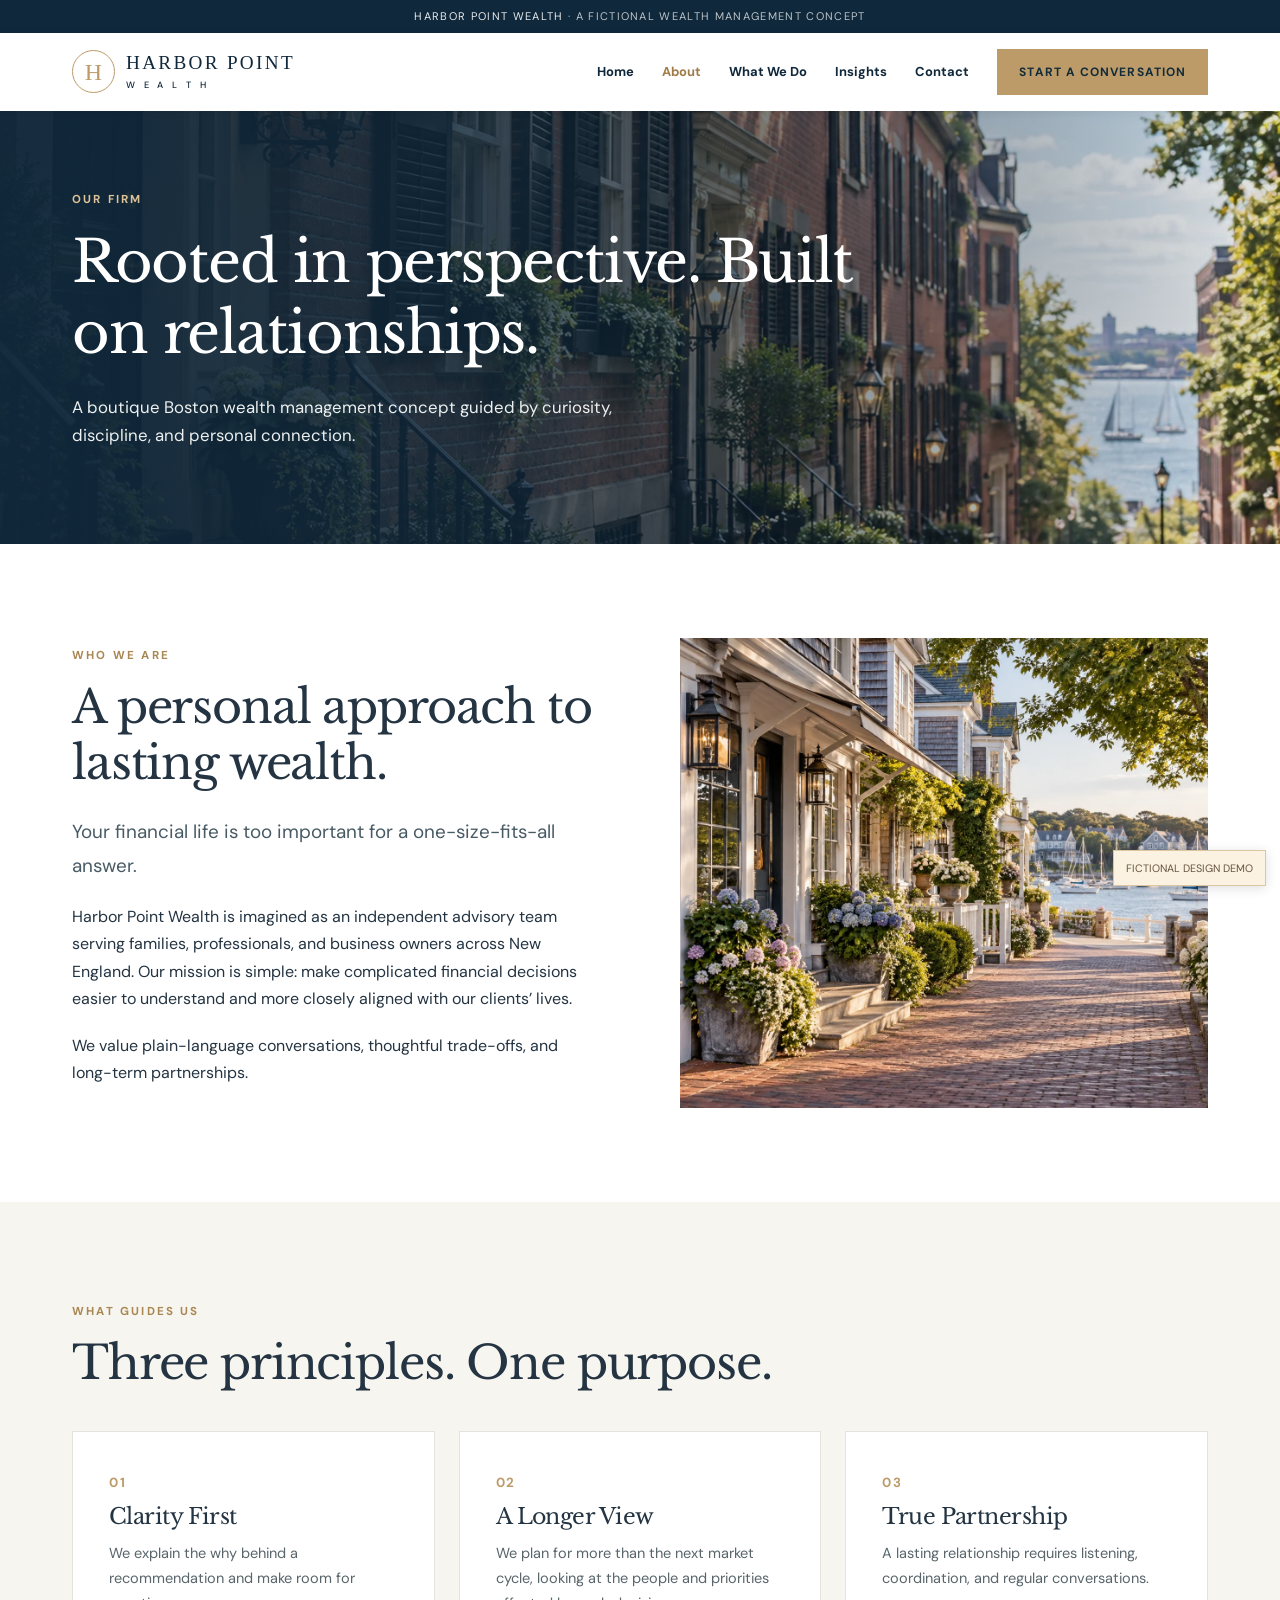
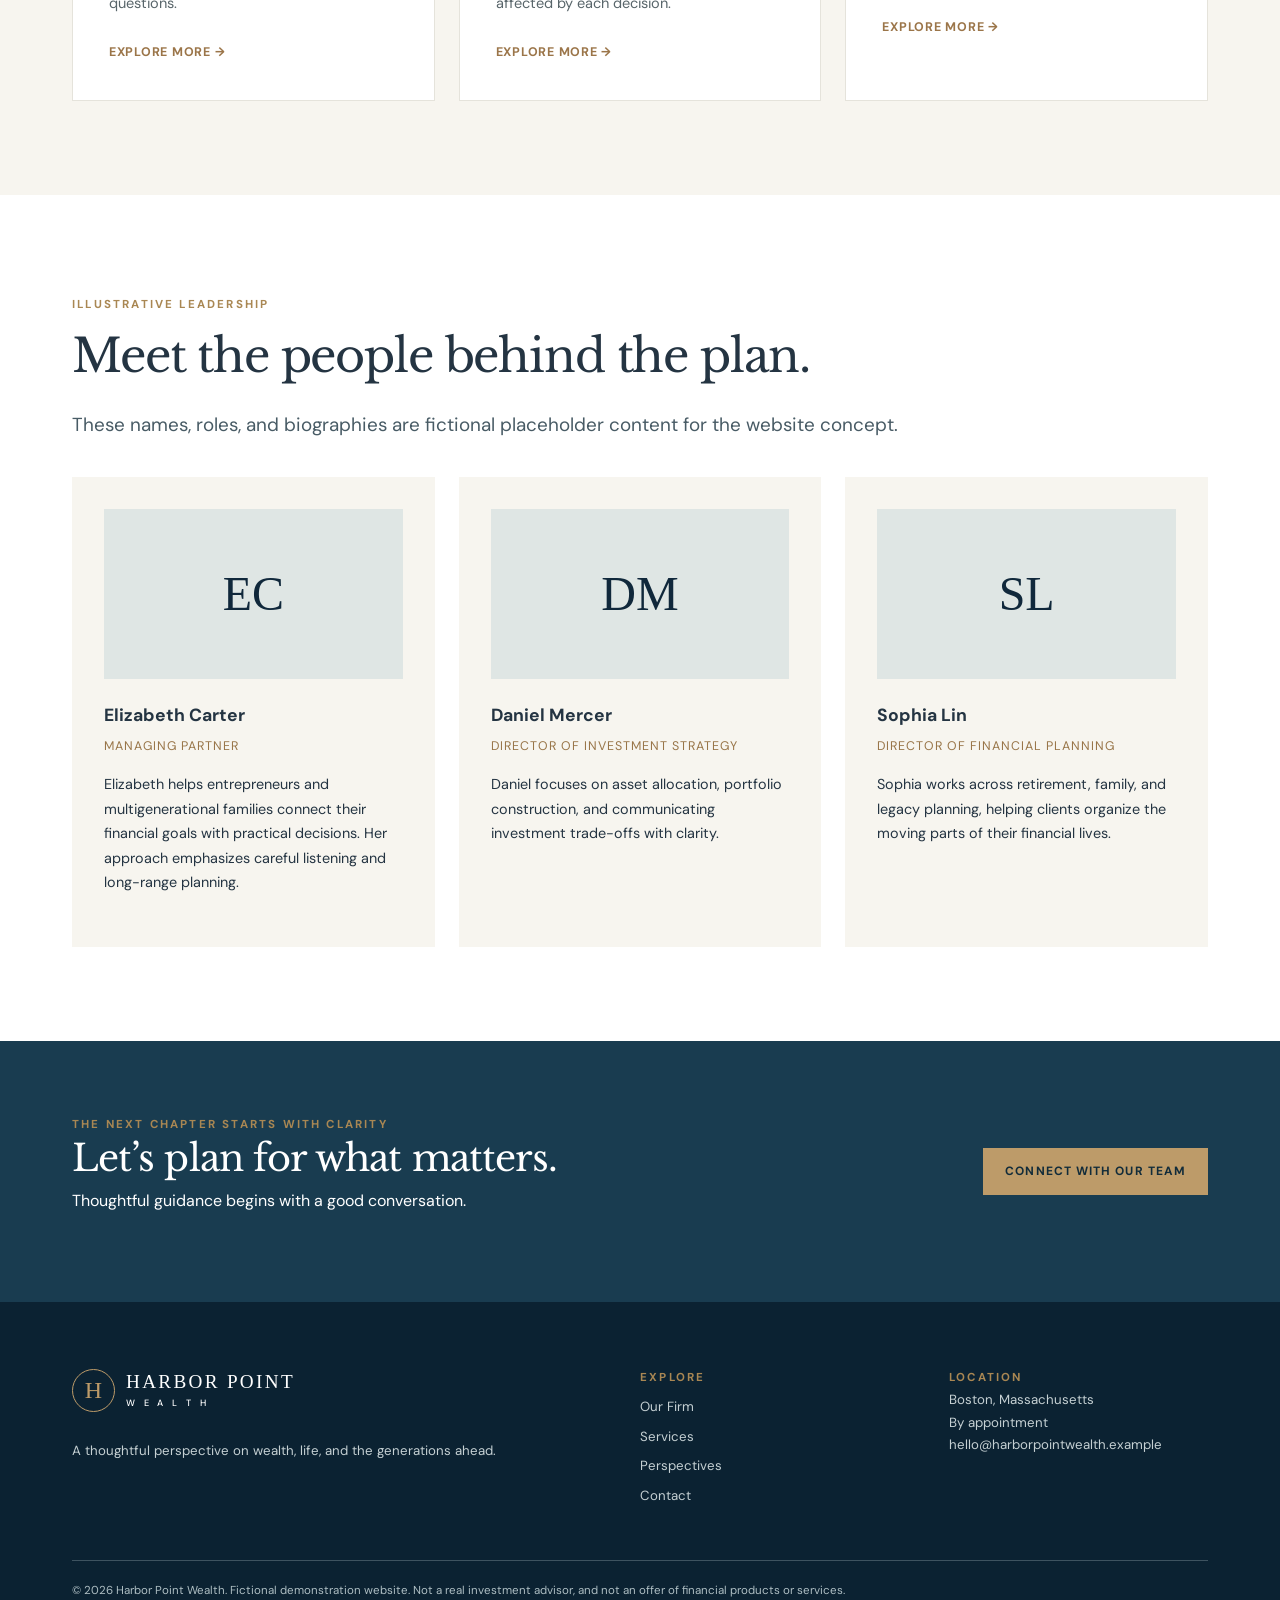
==== about.html @ 454a21c0 "Add files via upload" ====
<!doctype html><html lang="en"><head><meta charset="utf-8"><meta name="viewport" content="width=device-width,initial-scale=1"><meta name="description" content="Harbor Point Wealth is a fictional Boston wealth management firm created as a website concept."><title>About | Harbor Point Wealth</title><link rel="stylesheet" href="assets/style.css"></head><body><div class="topline">HARBOR POINT WEALTH <span>· A FICTIONAL WEALTH MANAGEMENT CONCEPT</span></div><header><div class="nav"><a class="brand" href="index.html" aria-label="Harbor Point Wealth home"><span class="mark">H</span><span class="brand-name">HARBOR POINT<small>W E A L T H</small></span></a><button class="menu-btn" aria-label="Toggle navigation" aria-expanded="false">☰</button><nav><a href="index.html" class="">Home</a><a href="about.html" class="active">About</a><a href="services.html" class="">What We Do</a><a href="insights.html" class="">Insights</a><a href="contact.html" class="">Contact</a><a class="nav-cta" href="contact.html">Start a Conversation</a></nav></div></header><section class="hero hero-short"><img class="hero-bg" src="assets/beacon-hill.webp" alt="New England scenery"><div class="container hero-inner"><span class="eyebrow">Our Firm</span><h1>Rooted in perspective. Built on relationships.</h1><p>A boutique Boston wealth management concept guided by curiosity, discipline, and personal connection.</p></div></section><section class="section "><div class="container"><div class="split"><div><span class="eyebrow">Who We Are</span><h2>A personal approach to lasting wealth.</h2><p class="lead">Your financial life is too important for a one-size-fits-all answer.</p><p>Harbor Point Wealth is imagined as an independent advisory team serving families, professionals, and business owners across New England. Our mission is simple: make complicated financial decisions easier to understand and more closely aligned with our clients’ lives.</p><p>We value plain-language conversations, thoughtful trade-offs, and long-term partnerships.</p></div><img src="assets/harbor-street.webp" alt="Historic coastal streetscape"></div></div></section><section class="section cream"><div class="container"><span class="eyebrow">What Guides Us</span><h2>Three principles. One purpose.</h2><div class="cards"><div class="card"><span class="number">01</span><h3>Clarity First</h3><p>We explain the why behind a recommendation and make room for questions.</p><a class="link" href="contact.html">Explore More →</a></div><div class="card"><span class="number">02</span><h3>A Longer View</h3><p>We plan for more than the next market cycle, looking at the people and priorities affected by each decision.</p><a class="link" href="contact.html">Explore More →</a></div><div class="card"><span class="number">03</span><h3>True Partnership</h3><p>A lasting relationship requires listening, coordination, and regular conversations.</p><a class="link" href="contact.html">Explore More →</a></div></div></div></section><section class="section "><div class="container"><span class="eyebrow">Illustrative Leadership</span><h2>Meet the people behind the plan.</h2><p class="lead">These names, roles, and biographies are fictional placeholder content for the website concept.</p><div class="team"><div class="person"><div class="avatar" aria-label="Portrait placeholder">EC</div><strong>Elizabeth Carter</strong><em>Managing Partner</em><p>Elizabeth helps entrepreneurs and multigenerational families connect their financial goals with practical decisions. Her approach emphasizes careful listening and long-range planning.</p></div><div class="person"><div class="avatar" aria-label="Portrait placeholder">DM</div><strong>Daniel Mercer</strong><em>Director of Investment Strategy</em><p>Daniel focuses on asset allocation, portfolio construction, and communicating investment trade-offs with clarity.</p></div><div class="person"><div class="avatar" aria-label="Portrait placeholder">SL</div><strong>Sophia Lin</strong><em>Director of Financial Planning</em><p>Sophia works across retirement, family, and legacy planning, helping clients organize the moving parts of their financial lives.</p></div></div></div></section><section class="cta-strip"><div class="container cta-flex"><div><span class="eyebrow">The next chapter starts with clarity</span><h2>Let’s plan for what matters.</h2><p>Thoughtful guidance begins with a good conversation.</p></div><a href="contact.html" class="button">Connect With Our Team</a></div></section><footer><div class="container"><div class="footgrid"><div><a href="index.html" class="brand"><span class="mark">H</span><span class="brand-name">HARBOR POINT<small>W E A L T H</small></span></a><p class="spaced">A thoughtful perspective on wealth, life, and the generations ahead.</p></div><div><span class="eyebrow">Explore</span><a href="about.html">Our Firm</a><a href="services.html">Services</a><a href="insights.html">Perspectives</a><a href="contact.html">Contact</a></div><div><span class="eyebrow">Location</span><p>Boston, Massachusetts<br>By appointment<br>hello@harborpointwealth.example</p></div></div><div class="copyright">© 2026 Harbor Point Wealth. Fictional demonstration website. Not a real investment advisor, and not an offer of financial products or services.</div></div></footer><div class="demo-label">FICTIONAL DESIGN DEMO</div><script src="assets/site.js"></script></body></html>
---- assets/style.css ----
@import url('https://fonts.googleapis.com/css2?family=DM+Sans:wght@400;500;600;700&family=Libre+Baskerville:wght@400;700&display=swap');
:root{--navy:#10283b;--navy2:#193c50;--cream:#f7f5ef;--white:#fff;--gold:#bd9b69;--ink:#243442;--muted:#67747a;--line:#deded7}*{box-sizing:border-box}html{scroll-behavior:smooth}body{margin:0;background:#fff;color:var(--ink);font:16px/1.7 'DM Sans',Arial,sans-serif}h1,h2,h3,.serif{font-family:'Libre Baskerville',Georgia,serif;font-weight:400;line-height:1.22;letter-spacing:-.025em}h1{font-size:clamp(2.6rem,5vw,5rem);max-width:850px;margin:16px 0 25px}h2{font-size:clamp(2rem,3.6vw,3.4rem);margin:12px 0 24px}h3{font-size:1.38rem;margin:8px 0 12px}p{margin:0 0 20px}a{color:inherit;text-decoration:none}a:hover{color:#a57b40}.container{max-width:1200px;margin:auto;padding:0 32px}.eyebrow{text-transform:uppercase;letter-spacing:.19em;font-size:.72rem;font-weight:700;color:#a98753}.topline{background:#10283b;color:#e7ebed;font-size:.69rem;letter-spacing:.12em;text-align:center;padding:7px}.topline span{opacity:.8}header{background:#fff;position:sticky;top:0;z-index:5;box-shadow:0 1px 8px #081a2410}.nav{max-width:1200px;padding:16px 32px;margin:auto;display:flex;justify-content:space-between;align-items:center;gap:25px}.brand{display:flex;align-items:center;gap:11px;color:var(--navy)}.mark{border:1.5px solid var(--gold);width:43px;height:43px;border-radius:50%;display:grid;place-items:center;color:var(--gold);font-family:Georgia;font-size:24px}.brand-name{font-family:Georgia;font-size:1.2rem;letter-spacing:.12em;line-height:1}.brand-name small{display:block;font:500 .57rem 'DM Sans',sans-serif;letter-spacing:.37em;margin-top:6px}nav{display:flex;align-items:center;gap:28px}nav a{font-size:.81rem;font-weight:700;color:var(--navy)}nav a.active{color:#a17b49}.nav-cta,.button{display:inline-block;background:var(--gold);color:#122c3a!important;padding:13px 22px;font-size:.75rem;font-weight:700;letter-spacing:.09em;text-transform:uppercase;border:0;cursor:pointer}.button:hover,.nav-cta:hover{background:#d6b88a}.button.outline{border:1px solid #fff;background:transparent;color:#fff!important}.menu-btn{display:none;background:none;border:0;font-size:1.6rem;color:var(--navy);cursor:pointer}.hero{background:var(--navy);color:white;position:relative;overflow:hidden;min-height:600px;display:flex;align-items:center}.hero:after{content:'';position:absolute;inset:0;background:linear-gradient(90deg,#10283bf5 3%,#10283bd4 37%,#10283b20 95%)}.hero-bg{position:absolute;inset:0;width:100%;height:100%;object-fit:cover}.hero-inner{position:relative;z-index:1;width:100%;padding-top:95px;padding-bottom:95px}.hero p{max-width:555px;color:#edf0f0;font-size:1.05rem}.hero .eyebrow{color:#dec399}.hero-short{min-height:410px}.hero-short .hero-inner{padding-top:73px;padding-bottom:74px}.hero-short h1{font-size:clamp(2.7rem,4.5vw,4.3rem)}.section{padding:94px 0}.section.cream{background:var(--cream)}.section.navy{background:var(--navy);color:#fff}.lead{font-size:1.18rem;color:#485b65;line-height:1.8}.navy .lead{color:#d2dde0}.split{display:grid;grid-template-columns:1fr 1fr;align-items:center;gap:80px}.split img{width:100%;height:470px;object-fit:cover}.cards{display:grid;grid-template-columns:repeat(3,1fr);gap:24px;margin-top:40px}.card{background:white;padding:36px;border:1px solid #e5e3db}.card .number{color:var(--gold);font-size:.83rem;letter-spacing:.13em;font-weight:700}.card p{font-size:.91rem;color:#58656a}.link{color:#9b7549;font-weight:700;font-size:.78rem;letter-spacing:.06em;text-transform:uppercase}.quote{font-family:Georgia;font-size:clamp(1.45rem,2.3vw,2.4rem);line-height:1.55;max-width:850px}.stats{display:grid;grid-template-columns:repeat(3,1fr);border-top:1px solid #e2dfd8;margin-top:40px}.stat{padding:30px 35px 0 0}.stat strong{display:block;font-family:Georgia;font-size:2.3rem;color:var(--navy)}.stat small{font-size:.8rem;color:var(--muted)}.feature{border-top:1px solid var(--line);padding:30px 0;display:grid;grid-template-columns:1fr 2fr;gap:35px}.feature h3{margin:0}.feature p{margin:0}.cta-strip{padding:68px 0;background:var(--navy2);color:#fff}.cta-flex{display:flex;align-items:center;justify-content:space-between;gap:35px}.cta-flex h2{margin:0 0 6px;font-size:2.3rem}.team{display:grid;grid-template-columns:repeat(3,1fr);gap:24px;margin-top:35px}.person{background:var(--cream);padding:32px}.avatar{width:100%;height:170px;background:#dfe6e4;display:grid;place-items:center;color:var(--navy);font-family:Georgia;font-size:3rem;margin-bottom:22px}.person strong{display:block;font-size:1.1rem}.person em{display:block;font-size:.78rem;color:#987548;font-style:normal;text-transform:uppercase;letter-spacing:.08em;margin:5px 0 15px}.person p{font-size:.9rem}.process{counter-reset:steps;display:grid;grid-template-columns:repeat(3,1fr);gap:34px;margin-top:37px}.process>div{padding-top:18px;border-top:2px solid var(--gold)}.process b{color:var(--gold);font-size:.8rem}.process p{font-size:.93rem}.article-grid{display:grid;grid-template-columns:repeat(2,1fr);gap:26px;margin-top:35px}.article{border:1px solid var(--line);padding:32px}.article time{font-size:.74rem;color:#9a774e;text-transform:uppercase;letter-spacing:.1em}.article h3{margin-top:15px}.article p{color:#5e6a6f;font-size:.92rem}.contact-grid{display:grid;grid-template-columns:1.1fr .9fr;gap:90px}.contact-info{background:var(--cream);padding:38px}.contact-info p{margin:4px 0 22px}.form-field{display:block;font-size:.78rem;font-weight:700;letter-spacing:.06em;text-transform:uppercase;margin-bottom:19px}.form-field input,.form-field textarea,.form-field select{display:block;width:100%;font:inherit;font-weight:400;letter-spacing:normal;padding:13px;border:1px solid #cbd1d1;margin-top:6px;background:#fff;color:var(--ink)}.form-field textarea{height:130px;resize:vertical}.notice{font-size:.78rem;color:#627076}.disclaimer{background:#f2f1ed;color:#627078;padding:24px 0;font-size:.71rem;line-height:1.7}footer{background:#0b2232;color:#e6ebed;padding:60px 0 30px}footer .brand{color:#fff}footer .footgrid{display:grid;grid-template-columns:2fr 1fr 1fr;gap:50px}footer p,footer a{font-size:.83rem;color:#c5d0d3}footer a{display:block;margin:7px 0}footer .copyright{border-top:1px solid #3e5360;margin-top:45px;padding-top:20px;font-size:.72rem;color:#aebec3}.demo-label{position:fixed;bottom:14px;right:14px;background:#fbf2e1;color:#66543f;border:1px solid #dcc6a1;padding:8px 12px;font-size:.67rem;z-index:8;box-shadow:0 2px 12px #0002}.center{text-align:center}.center h2,.center p{margin-left:auto;margin-right:auto}.center .lead{max-width:700px}.checklist{padding-left:18px}.checklist li{margin:12px 0}.spaced{margin-top:28px} @media(max-width:900px){.split,.contact-grid{grid-template-columns:1fr;gap:35px}.cards,.team{grid-template-columns:repeat(2,1fr)}.hero{min-height:520px}.split img{height:360px}.cta-flex{align-items:flex-start;flex-direction:column}nav{display:none;position:absolute;top:100%;left:0;right:0;padding:22px 32px;background:#fff;flex-direction:column;align-items:flex-start;box-shadow:0 6px 8px #0002}nav.open{display:flex}.menu-btn{display:block}}@media(max-width:620px){.container{padding:0 22px}.nav{padding:13px 22px}.brand-name{font-size:.98rem}.mark{width:36px;height:36px}.hero{min-height:490px}.hero-inner{padding-top:65px;padding-bottom:65px}.hero:after{background:linear-gradient(90deg,#10283bf7,#10283bb2)}.section{padding:60px 0}.cards,.team,.process,.article-grid,.stats,.footgrid,footer .footgrid{grid-template-columns:1fr}.feature{grid-template-columns:1fr;gap:8px}.card{padding:27px}.split img{height:270px}.contact-info{padding:25px}.hero-short{min-height:360px}.cta-flex h2{font-size:1.8rem}}
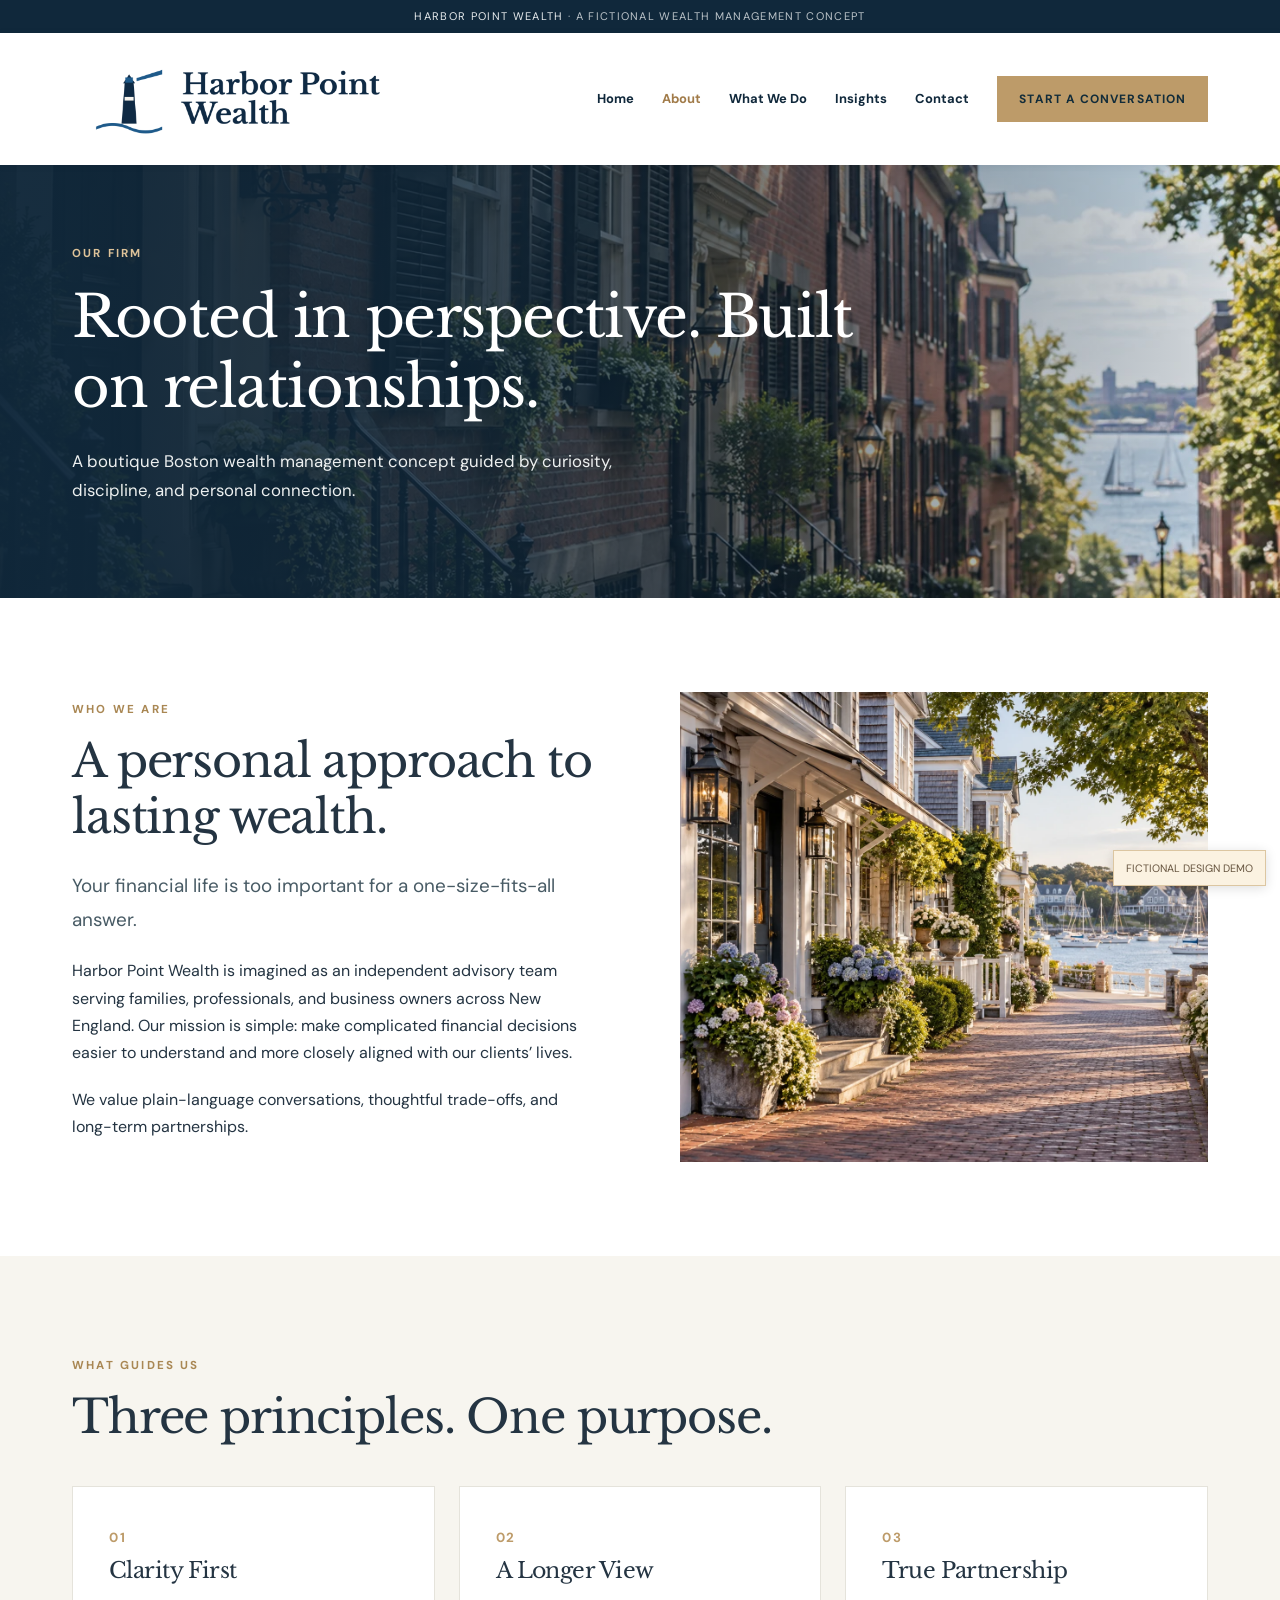
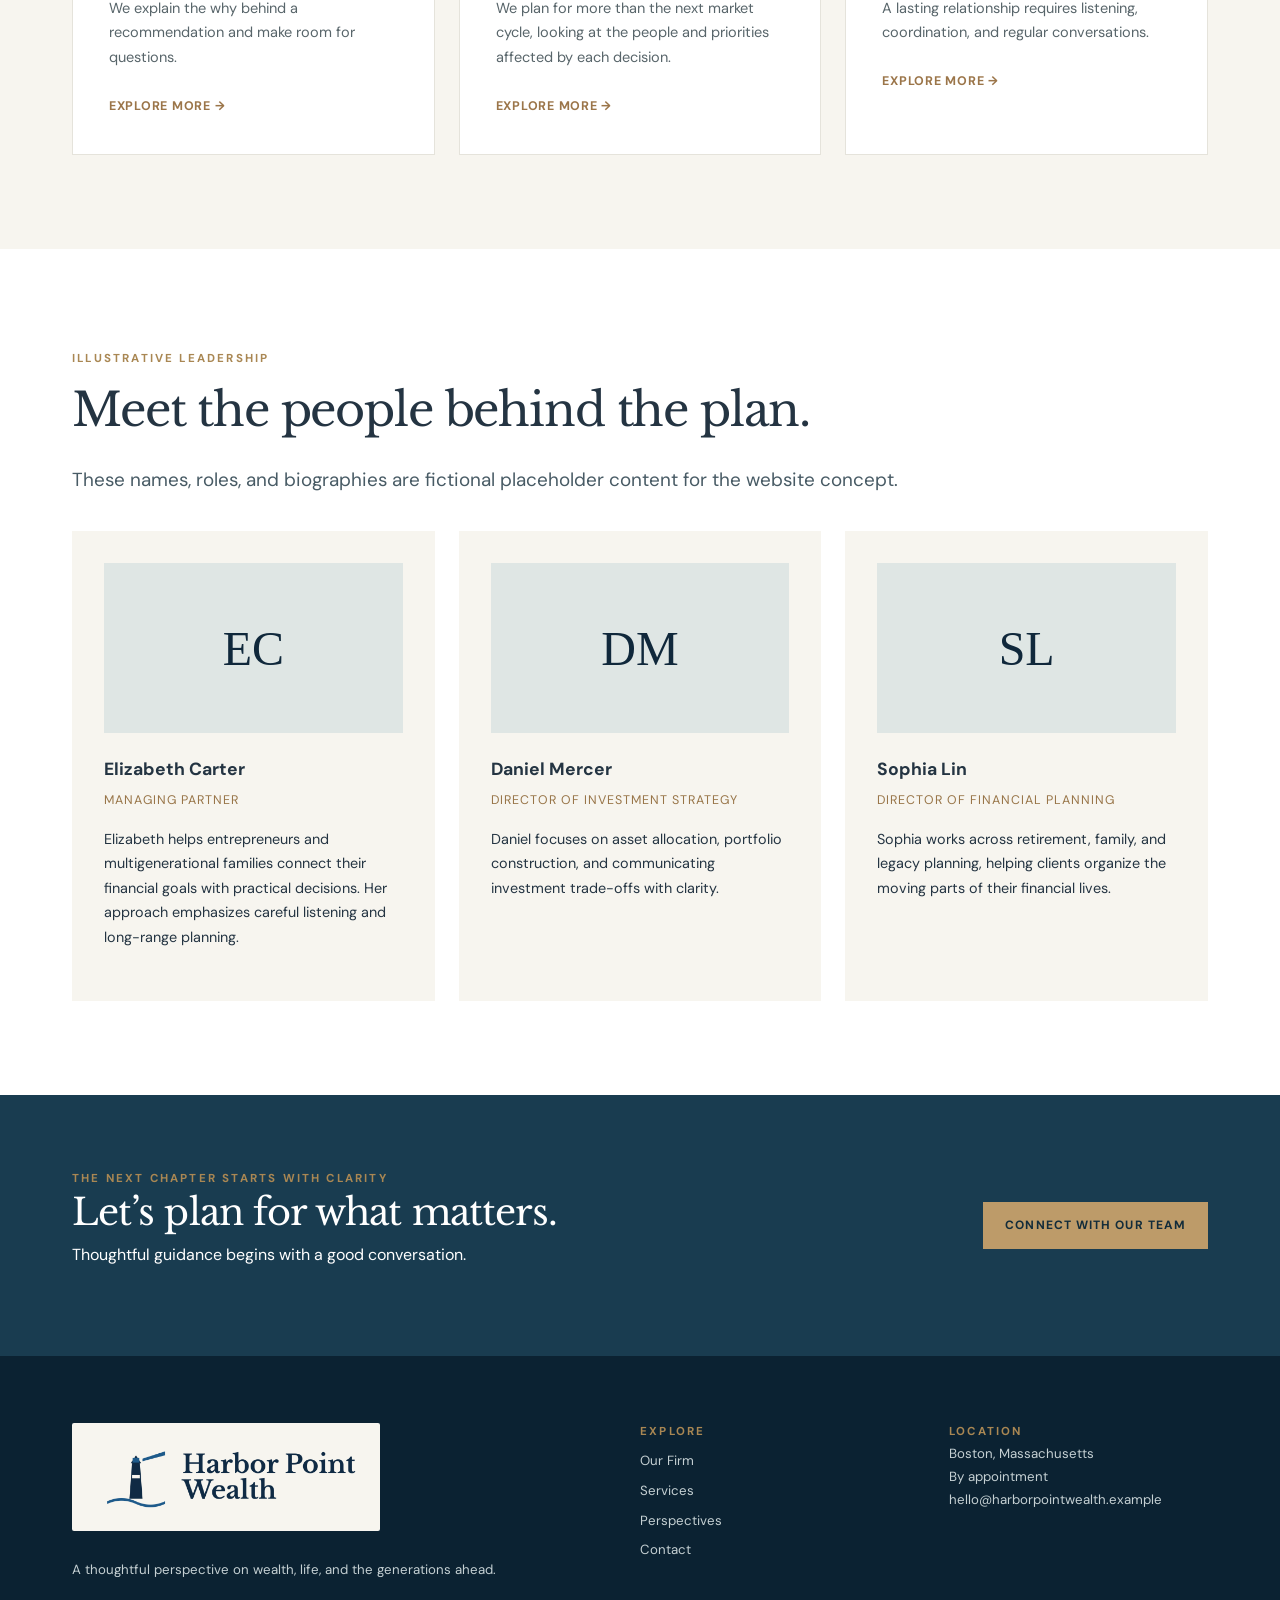
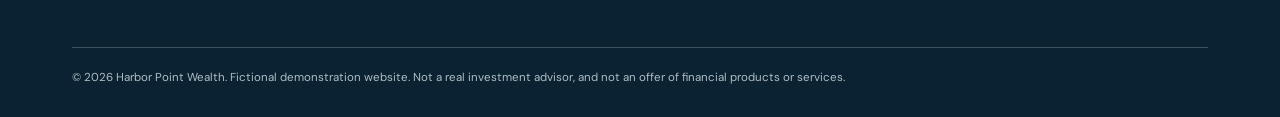
==== commit 9b8b5286: "Add files via upload" ====
--- a/about.html
+++ b/about.html
@@ -1 +1 @@
-<!doctype html><html lang="en"><head><meta charset="utf-8"><meta name="viewport" content="width=device-width,initial-scale=1"><meta name="description" content="Harbor Point Wealth is a fictional Boston wealth management firm created as a website concept."><title>About | Harbor Point Wealth</title><link rel="stylesheet" href="assets/style.css"></head><body><div class="topline">HARBOR POINT WEALTH <span>· A FICTIONAL WEALTH MANAGEMENT CONCEPT</span></div><header><div class="nav"><a class="brand" href="index.html" aria-label="Harbor Point Wealth home"><span class="mark">H</span><span class="brand-name">HARBOR POINT<small>W E A L T H</small></span></a><button class="menu-btn" aria-label="Toggle navigation" aria-expanded="false">☰</button><nav><a href="index.html" class="">Home</a><a href="about.html" class="active">About</a><a href="services.html" class="">What We Do</a><a href="insights.html" class="">Insights</a><a href="contact.html" class="">Contact</a><a class="nav-cta" href="contact.html">Start a Conversation</a></nav></div></header><section class="hero hero-short"><img class="hero-bg" src="assets/beacon-hill.webp" alt="New England scenery"><div class="container hero-inner"><span class="eyebrow">Our Firm</span><h1>Rooted in perspective. Built on relationships.</h1><p>A boutique Boston wealth management concept guided by curiosity, discipline, and personal connection.</p></div></section><section class="section "><div class="container"><div class="split"><div><span class="eyebrow">Who We Are</span><h2>A personal approach to lasting wealth.</h2><p class="lead">Your financial life is too important for a one-size-fits-all answer.</p><p>Harbor Point Wealth is imagined as an independent advisory team serving families, professionals, and business owners across New England. Our mission is simple: make complicated financial decisions easier to understand and more closely aligned with our clients’ lives.</p><p>We value plain-language conversations, thoughtful trade-offs, and long-term partnerships.</p></div><img src="assets/harbor-street.webp" alt="Historic coastal streetscape"></div></div></section><section class="section cream"><div class="container"><span class="eyebrow">What Guides Us</span><h2>Three principles. One purpose.</h2><div class="cards"><div class="card"><span class="number">01</span><h3>Clarity First</h3><p>We explain the why behind a recommendation and make room for questions.</p><a class="link" href="contact.html">Explore More →</a></div><div class="card"><span class="number">02</span><h3>A Longer View</h3><p>We plan for more than the next market cycle, looking at the people and priorities affected by each decision.</p><a class="link" href="contact.html">Explore More →</a></div><div class="card"><span class="number">03</span><h3>True Partnership</h3><p>A lasting relationship requires listening, coordination, and regular conversations.</p><a class="link" href="contact.html">Explore More →</a></div></div></div></section><section class="section "><div class="container"><span class="eyebrow">Illustrative Leadership</span><h2>Meet the people behind the plan.</h2><p class="lead">These names, roles, and biographies are fictional placeholder content for the website concept.</p><div class="team"><div class="person"><div class="avatar" aria-label="Portrait placeholder">EC</div><strong>Elizabeth Carter</strong><em>Managing Partner</em><p>Elizabeth helps entrepreneurs and multigenerational families connect their financial goals with practical decisions. Her approach emphasizes careful listening and long-range planning.</p></div><div class="person"><div class="avatar" aria-label="Portrait placeholder">DM</div><strong>Daniel Mercer</strong><em>Director of Investment Strategy</em><p>Daniel focuses on asset allocation, portfolio construction, and communicating investment trade-offs with clarity.</p></div><div class="person"><div class="avatar" aria-label="Portrait placeholder">SL</div><strong>Sophia Lin</strong><em>Director of Financial Planning</em><p>Sophia works across retirement, family, and legacy planning, helping clients organize the moving parts of their financial lives.</p></div></div></div></section><section class="cta-strip"><div class="container cta-flex"><div><span class="eyebrow">The next chapter starts with clarity</span><h2>Let’s plan for what matters.</h2><p>Thoughtful guidance begins with a good conversation.</p></div><a href="contact.html" class="button">Connect With Our Team</a></div></section><footer><div class="container"><div class="footgrid"><div><a href="index.html" class="brand"><span class="mark">H</span><span class="brand-name">HARBOR POINT<small>W E A L T H</small></span></a><p class="spaced">A thoughtful perspective on wealth, life, and the generations ahead.</p></div><div><span class="eyebrow">Explore</span><a href="about.html">Our Firm</a><a href="services.html">Services</a><a href="insights.html">Perspectives</a><a href="contact.html">Contact</a></div><div><span class="eyebrow">Location</span><p>Boston, Massachusetts<br>By appointment<br>hello@harborpointwealth.example</p></div></div><div class="copyright">© 2026 Harbor Point Wealth. Fictional demonstration website. Not a real investment advisor, and not an offer of financial products or services.</div></div></footer><div class="demo-label">FICTIONAL DESIGN DEMO</div><script src="assets/site.js"></script></body></html>+<!doctype html><html lang="en"><head><meta charset="utf-8"><meta name="viewport" content="width=device-width,initial-scale=1"><meta name="description" content="Harbor Point Wealth is a fictional Boston wealth management firm created as a website concept."><title>About | Harbor Point Wealth</title><link rel="stylesheet" href="assets/style.css"></head><body><div class="topline">HARBOR POINT WEALTH <span>· A FICTIONAL WEALTH MANAGEMENT CONCEPT</span></div><header><div class="nav"><a class="brand brand-image" href="index.html" aria-label="Harbor Point Wealth home"><img class="brand-logo" src="assets/harbor-point-wealth-logo.png" alt="Harbor Point Wealth"></a><button class="menu-btn" aria-label="Toggle navigation" aria-expanded="false">☰</button><nav><a href="index.html" class="">Home</a><a href="about.html" class="active">About</a><a href="services.html" class="">What We Do</a><a href="insights.html" class="">Insights</a><a href="contact.html" class="">Contact</a><a class="nav-cta" href="contact.html">Start a Conversation</a></nav></div></header><section class="hero hero-short"><img class="hero-bg" src="assets/beacon-hill.webp" alt="New England scenery"><div class="container hero-inner"><span class="eyebrow">Our Firm</span><h1>Rooted in perspective. Built on relationships.</h1><p>A boutique Boston wealth management concept guided by curiosity, discipline, and personal connection.</p></div></section><section class="section "><div class="container"><div class="split"><div><span class="eyebrow">Who We Are</span><h2>A personal approach to lasting wealth.</h2><p class="lead">Your financial life is too important for a one-size-fits-all answer.</p><p>Harbor Point Wealth is imagined as an independent advisory team serving families, professionals, and business owners across New England. Our mission is simple: make complicated financial decisions easier to understand and more closely aligned with our clients’ lives.</p><p>We value plain-language conversations, thoughtful trade-offs, and long-term partnerships.</p></div><img src="assets/harbor-street.webp" alt="Historic coastal streetscape"></div></div></section><section class="section cream"><div class="container"><span class="eyebrow">What Guides Us</span><h2>Three principles. One purpose.</h2><div class="cards"><div class="card"><span class="number">01</span><h3>Clarity First</h3><p>We explain the why behind a recommendation and make room for questions.</p><a class="link" href="contact.html">Explore More →</a></div><div class="card"><span class="number">02</span><h3>A Longer View</h3><p>We plan for more than the next market cycle, looking at the people and priorities affected by each decision.</p><a class="link" href="contact.html">Explore More →</a></div><div class="card"><span class="number">03</span><h3>True Partnership</h3><p>A lasting relationship requires listening, coordination, and regular conversations.</p><a class="link" href="contact.html">Explore More →</a></div></div></div></section><section class="section "><div class="container"><span class="eyebrow">Illustrative Leadership</span><h2>Meet the people behind the plan.</h2><p class="lead">These names, roles, and biographies are fictional placeholder content for the website concept.</p><div class="team"><div class="person"><div class="avatar" aria-label="Portrait placeholder">EC</div><strong>Elizabeth Carter</strong><em>Managing Partner</em><p>Elizabeth helps entrepreneurs and multigenerational families connect their financial goals with practical decisions. Her approach emphasizes careful listening and long-range planning.</p></div><div class="person"><div class="avatar" aria-label="Portrait placeholder">DM</div><strong>Daniel Mercer</strong><em>Director of Investment Strategy</em><p>Daniel focuses on asset allocation, portfolio construction, and communicating investment trade-offs with clarity.</p></div><div class="person"><div class="avatar" aria-label="Portrait placeholder">SL</div><strong>Sophia Lin</strong><em>Director of Financial Planning</em><p>Sophia works across retirement, family, and legacy planning, helping clients organize the moving parts of their financial lives.</p></div></div></div></section><section class="cta-strip"><div class="container cta-flex"><div><span class="eyebrow">The next chapter starts with clarity</span><h2>Let’s plan for what matters.</h2><p>Thoughtful guidance begins with a good conversation.</p></div><a href="contact.html" class="button">Connect With Our Team</a></div></section><footer><div class="container"><div class="footgrid"><div><a href="index.html" class="brand brand-image footer-brand" aria-label="Harbor Point Wealth home"><span class="footer-logo-wrap"><img class="brand-logo" src="assets/harbor-point-wealth-logo.png" alt="Harbor Point Wealth"></span></a><p class="spaced">A thoughtful perspective on wealth, life, and the generations ahead.</p></div><div><span class="eyebrow">Explore</span><a href="about.html">Our Firm</a><a href="services.html">Services</a><a href="insights.html">Perspectives</a><a href="contact.html">Contact</a></div><div><span class="eyebrow">Location</span><p>Boston, Massachusetts<br>By appointment<br>hello@harborpointwealth.example</p></div></div><div class="copyright">© 2026 Harbor Point Wealth. Fictional demonstration website. Not a real investment advisor, and not an offer of financial products or services.</div></div></footer><div class="demo-label">FICTIONAL DESIGN DEMO</div><script src="assets/site.js"></script></body></html>
--- a/assets/style.css
+++ b/assets/style.css
@@ -1,2 +1,2 @@
 @import url('https://fonts.googleapis.com/css2?family=DM+Sans:wght@400;500;600;700&family=Libre+Baskerville:wght@400;700&display=swap');
-:root{--navy:#10283b;--navy2:#193c50;--cream:#f7f5ef;--white:#fff;--gold:#bd9b69;--ink:#243442;--muted:#67747a;--line:#deded7}*{box-sizing:border-box}html{scroll-behavior:smooth}body{margin:0;background:#fff;color:var(--ink);font:16px/1.7 'DM Sans',Arial,sans-serif}h1,h2,h3,.serif{font-family:'Libre Baskerville',Georgia,serif;font-weight:400;line-height:1.22;letter-spacing:-.025em}h1{font-size:clamp(2.6rem,5vw,5rem);max-width:850px;margin:16px 0 25px}h2{font-size:clamp(2rem,3.6vw,3.4rem);margin:12px 0 24px}h3{font-size:1.38rem;margin:8px 0 12px}p{margin:0 0 20px}a{color:inherit;text-decoration:none}a:hover{color:#a57b40}.container{max-width:1200px;margin:auto;padding:0 32px}.eyebrow{text-transform:uppercase;letter-spacing:.19em;font-size:.72rem;font-weight:700;color:#a98753}.topline{background:#10283b;color:#e7ebed;font-size:.69rem;letter-spacing:.12em;text-align:center;padding:7px}.topline span{opacity:.8}header{background:#fff;position:sticky;top:0;z-index:5;box-shadow:0 1px 8px #081a2410}.nav{max-width:1200px;padding:16px 32px;margin:auto;display:flex;justify-content:space-between;align-items:center;gap:25px}.brand{display:flex;align-items:center;gap:11px;color:var(--navy)}.mark{border:1.5px solid var(--gold);width:43px;height:43px;border-radius:50%;display:grid;place-items:center;color:var(--gold);font-family:Georgia;font-size:24px}.brand-name{font-family:Georgia;font-size:1.2rem;letter-spacing:.12em;line-height:1}.brand-name small{display:block;font:500 .57rem 'DM Sans',sans-serif;letter-spacing:.37em;margin-top:6px}nav{display:flex;align-items:center;gap:28px}nav a{font-size:.81rem;font-weight:700;color:var(--navy)}nav a.active{color:#a17b49}.nav-cta,.button{display:inline-block;background:var(--gold);color:#122c3a!important;padding:13px 22px;font-size:.75rem;font-weight:700;letter-spacing:.09em;text-transform:uppercase;border:0;cursor:pointer}.button:hover,.nav-cta:hover{background:#d6b88a}.button.outline{border:1px solid #fff;background:transparent;color:#fff!important}.menu-btn{display:none;background:none;border:0;font-size:1.6rem;color:var(--navy);cursor:pointer}.hero{background:var(--navy);color:white;position:relative;overflow:hidden;min-height:600px;display:flex;align-items:center}.hero:after{content:'';position:absolute;inset:0;background:linear-gradient(90deg,#10283bf5 3%,#10283bd4 37%,#10283b20 95%)}.hero-bg{position:absolute;inset:0;width:100%;height:100%;object-fit:cover}.hero-inner{position:relative;z-index:1;width:100%;padding-top:95px;padding-bottom:95px}.hero p{max-width:555px;color:#edf0f0;font-size:1.05rem}.hero .eyebrow{color:#dec399}.hero-short{min-height:410px}.hero-short .hero-inner{padding-top:73px;padding-bottom:74px}.hero-short h1{font-size:clamp(2.7rem,4.5vw,4.3rem)}.section{padding:94px 0}.section.cream{background:var(--cream)}.section.navy{background:var(--navy);color:#fff}.lead{font-size:1.18rem;color:#485b65;line-height:1.8}.navy .lead{color:#d2dde0}.split{display:grid;grid-template-columns:1fr 1fr;align-items:center;gap:80px}.split img{width:100%;height:470px;object-fit:cover}.cards{display:grid;grid-template-columns:repeat(3,1fr);gap:24px;margin-top:40px}.card{background:white;padding:36px;border:1px solid #e5e3db}.card .number{color:var(--gold);font-size:.83rem;letter-spacing:.13em;font-weight:700}.card p{font-size:.91rem;color:#58656a}.link{color:#9b7549;font-weight:700;font-size:.78rem;letter-spacing:.06em;text-transform:uppercase}.quote{font-family:Georgia;font-size:clamp(1.45rem,2.3vw,2.4rem);line-height:1.55;max-width:850px}.stats{display:grid;grid-template-columns:repeat(3,1fr);border-top:1px solid #e2dfd8;margin-top:40px}.stat{padding:30px 35px 0 0}.stat strong{display:block;font-family:Georgia;font-size:2.3rem;color:var(--navy)}.stat small{font-size:.8rem;color:var(--muted)}.feature{border-top:1px solid var(--line);padding:30px 0;display:grid;grid-template-columns:1fr 2fr;gap:35px}.feature h3{margin:0}.feature p{margin:0}.cta-strip{padding:68px 0;background:var(--navy2);color:#fff}.cta-flex{display:flex;align-items:center;justify-content:space-between;gap:35px}.cta-flex h2{margin:0 0 6px;font-size:2.3rem}.team{display:grid;grid-template-columns:repeat(3,1fr);gap:24px;margin-top:35px}.person{background:var(--cream);padding:32px}.avatar{width:100%;height:170px;background:#dfe6e4;display:grid;place-items:center;color:var(--navy);font-family:Georgia;font-size:3rem;margin-bottom:22px}.person strong{display:block;font-size:1.1rem}.person em{display:block;font-size:.78rem;color:#987548;font-style:normal;text-transform:uppercase;letter-spacing:.08em;margin:5px 0 15px}.person p{font-size:.9rem}.process{counter-reset:steps;display:grid;grid-template-columns:repeat(3,1fr);gap:34px;margin-top:37px}.process>div{padding-top:18px;border-top:2px solid var(--gold)}.process b{color:var(--gold);font-size:.8rem}.process p{font-size:.93rem}.article-grid{display:grid;grid-template-columns:repeat(2,1fr);gap:26px;margin-top:35px}.article{border:1px solid var(--line);padding:32px}.article time{font-size:.74rem;color:#9a774e;text-transform:uppercase;letter-spacing:.1em}.article h3{margin-top:15px}.article p{color:#5e6a6f;font-size:.92rem}.contact-grid{display:grid;grid-template-columns:1.1fr .9fr;gap:90px}.contact-info{background:var(--cream);padding:38px}.contact-info p{margin:4px 0 22px}.form-field{display:block;font-size:.78rem;font-weight:700;letter-spacing:.06em;text-transform:uppercase;margin-bottom:19px}.form-field input,.form-field textarea,.form-field select{display:block;width:100%;font:inherit;font-weight:400;letter-spacing:normal;padding:13px;border:1px solid #cbd1d1;margin-top:6px;background:#fff;color:var(--ink)}.form-field textarea{height:130px;resize:vertical}.notice{font-size:.78rem;color:#627076}.disclaimer{background:#f2f1ed;color:#627078;padding:24px 0;font-size:.71rem;line-height:1.7}footer{background:#0b2232;color:#e6ebed;padding:60px 0 30px}footer .brand{color:#fff}footer .footgrid{display:grid;grid-template-columns:2fr 1fr 1fr;gap:50px}footer p,footer a{font-size:.83rem;color:#c5d0d3}footer a{display:block;margin:7px 0}footer .copyright{border-top:1px solid #3e5360;margin-top:45px;padding-top:20px;font-size:.72rem;color:#aebec3}.demo-label{position:fixed;bottom:14px;right:14px;background:#fbf2e1;color:#66543f;border:1px solid #dcc6a1;padding:8px 12px;font-size:.67rem;z-index:8;box-shadow:0 2px 12px #0002}.center{text-align:center}.center h2,.center p{margin-left:auto;margin-right:auto}.center .lead{max-width:700px}.checklist{padding-left:18px}.checklist li{margin:12px 0}.spaced{margin-top:28px} @media(max-width:900px){.split,.contact-grid{grid-template-columns:1fr;gap:35px}.cards,.team{grid-template-columns:repeat(2,1fr)}.hero{min-height:520px}.split img{height:360px}.cta-flex{align-items:flex-start;flex-direction:column}nav{display:none;position:absolute;top:100%;left:0;right:0;padding:22px 32px;background:#fff;flex-direction:column;align-items:flex-start;box-shadow:0 6px 8px #0002}nav.open{display:flex}.menu-btn{display:block}}@media(max-width:620px){.container{padding:0 22px}.nav{padding:13px 22px}.brand-name{font-size:.98rem}.mark{width:36px;height:36px}.hero{min-height:490px}.hero-inner{padding-top:65px;padding-bottom:65px}.hero:after{background:linear-gradient(90deg,#10283bf7,#10283bb2)}.section{padding:60px 0}.cards,.team,.process,.article-grid,.stats,.footgrid,footer .footgrid{grid-template-columns:1fr}.feature{grid-template-columns:1fr;gap:8px}.card{padding:27px}.split img{height:270px}.contact-info{padding:25px}.hero-short{min-height:360px}.cta-flex h2{font-size:1.8rem}}
+:root{--navy:#10283b;--navy2:#193c50;--cream:#f7f5ef;--white:#fff;--gold:#bd9b69;--ink:#243442;--muted:#67747a;--line:#deded7}*{box-sizing:border-box}html{scroll-behavior:smooth}body{margin:0;background:#fff;color:var(--ink);font:16px/1.7 'DM Sans',Arial,sans-serif}h1,h2,h3,.serif{font-family:'Libre Baskerville',Georgia,serif;font-weight:400;line-height:1.22;letter-spacing:-.025em}h1{font-size:clamp(2.6rem,5vw,5rem);max-width:850px;margin:16px 0 25px}h2{font-size:clamp(2rem,3.6vw,3.4rem);margin:12px 0 24px}h3{font-size:1.38rem;margin:8px 0 12px}p{margin:0 0 20px}a{color:inherit;text-decoration:none}a:hover{color:#a57b40}.container{max-width:1200px;margin:auto;padding:0 32px}.eyebrow{text-transform:uppercase;letter-spacing:.19em;font-size:.72rem;font-weight:700;color:#a98753}.topline{background:#10283b;color:#e7ebed;font-size:.69rem;letter-spacing:.12em;text-align:center;padding:7px}.topline span{opacity:.8}header{background:#fff;position:sticky;top:0;z-index:5;box-shadow:0 1px 8px #081a2410}.nav{max-width:1200px;padding:16px 32px;margin:auto;display:flex;justify-content:space-between;align-items:center;gap:25px}.brand{display:flex;align-items:center;gap:11px;color:var(--navy)}.brand-image{line-height:0;flex-shrink:0}.brand-logo{display:block;width:min(320px,26vw);max-width:100%;height:auto}.footer-logo-wrap{display:inline-block;background:#f7f5ef;padding:10px 14px;border-radius:2px}.footer-brand .brand-logo{width:min(280px,22vw)}nav{display:flex;align-items:center;gap:28px}nav a{font-size:.81rem;font-weight:700;color:var(--navy)}nav a.active{color:#a17b49}.nav-cta,.button{display:inline-block;background:var(--gold);color:#122c3a!important;padding:13px 22px;font-size:.75rem;font-weight:700;letter-spacing:.09em;text-transform:uppercase;border:0;cursor:pointer}.button:hover,.nav-cta:hover{background:#d6b88a}.button.outline{border:1px solid #fff;background:transparent;color:#fff!important}.menu-btn{display:none;background:none;border:0;font-size:1.6rem;color:var(--navy);cursor:pointer}.hero{background:var(--navy);color:white;position:relative;overflow:hidden;min-height:600px;display:flex;align-items:center}.hero:after{content:'';position:absolute;inset:0;background:linear-gradient(90deg,#10283bf5 3%,#10283bd4 37%,#10283b20 95%)}.hero-bg{position:absolute;inset:0;width:100%;height:100%;object-fit:cover}.hero-inner{position:relative;z-index:1;width:100%;padding-top:95px;padding-bottom:95px}.hero p{max-width:555px;color:#edf0f0;font-size:1.05rem}.hero .eyebrow{color:#dec399}.hero-short{min-height:410px}.hero-short .hero-inner{padding-top:73px;padding-bottom:74px}.hero-short h1{font-size:clamp(2.7rem,4.5vw,4.3rem)}.section{padding:94px 0}.section.cream{background:var(--cream)}.section.navy{background:var(--navy);color:#fff}.lead{font-size:1.18rem;color:#485b65;line-height:1.8}.navy .lead{color:#d2dde0}.split{display:grid;grid-template-columns:1fr 1fr;align-items:center;gap:80px}.split img{width:100%;height:470px;object-fit:cover}.cards{display:grid;grid-template-columns:repeat(3,1fr);gap:24px;margin-top:40px}.card{background:white;padding:36px;border:1px solid #e5e3db}.card .number{color:var(--gold);font-size:.83rem;letter-spacing:.13em;font-weight:700}.card p{font-size:.91rem;color:#58656a}.link{color:#9b7549;font-weight:700;font-size:.78rem;letter-spacing:.06em;text-transform:uppercase}.quote{font-family:Georgia;font-size:clamp(1.45rem,2.3vw,2.4rem);line-height:1.55;max-width:850px}.stats{display:grid;grid-template-columns:repeat(3,1fr);border-top:1px solid #e2dfd8;margin-top:40px}.stat{padding:30px 35px 0 0}.stat strong{display:block;font-family:Georgia;font-size:2.3rem;color:var(--navy)}.stat small{font-size:.8rem;color:var(--muted)}.feature{border-top:1px solid var(--line);padding:30px 0;display:grid;grid-template-columns:1fr 2fr;gap:35px}.feature h3{margin:0}.feature p{margin:0}.cta-strip{padding:68px 0;background:var(--navy2);color:#fff}.cta-flex{display:flex;align-items:center;justify-content:space-between;gap:35px}.cta-flex h2{margin:0 0 6px;font-size:2.3rem}.team{display:grid;grid-template-columns:repeat(3,1fr);gap:24px;margin-top:35px}.person{background:var(--cream);padding:32px}.avatar{width:100%;height:170px;background:#dfe6e4;display:grid;place-items:center;color:var(--navy);font-family:Georgia;font-size:3rem;margin-bottom:22px}.person strong{display:block;font-size:1.1rem}.person em{display:block;font-size:.78rem;color:#987548;font-style:normal;text-transform:uppercase;letter-spacing:.08em;margin:5px 0 15px}.person p{font-size:.9rem}.process{counter-reset:steps;display:grid;grid-template-columns:repeat(3,1fr);gap:34px;margin-top:37px}.process>div{padding-top:18px;border-top:2px solid var(--gold)}.process b{color:var(--gold);font-size:.8rem}.process p{font-size:.93rem}.article-grid{display:grid;grid-template-columns:repeat(2,1fr);gap:26px;margin-top:35px}.article{border:1px solid var(--line);padding:32px}.article time{font-size:.74rem;color:#9a774e;text-transform:uppercase;letter-spacing:.1em}.article h3{margin-top:15px}.article p{color:#5e6a6f;font-size:.92rem}.contact-grid{display:grid;grid-template-columns:1.1fr .9fr;gap:90px}.contact-info{background:var(--cream);padding:38px}.contact-info p{margin:4px 0 22px}.form-field{display:block;font-size:.78rem;font-weight:700;letter-spacing:.06em;text-transform:uppercase;margin-bottom:19px}.form-field input,.form-field textarea,.form-field select{display:block;width:100%;font:inherit;font-weight:400;letter-spacing:normal;padding:13px;border:1px solid #cbd1d1;margin-top:6px;background:#fff;color:var(--ink)}.form-field textarea{height:130px;resize:vertical}.notice{font-size:.78rem;color:#627076}.disclaimer{background:#f2f1ed;color:#627078;padding:24px 0;font-size:.71rem;line-height:1.7}footer{background:#0b2232;color:#e6ebed;padding:60px 0 30px}footer .brand{color:#fff}footer .footgrid{display:grid;grid-template-columns:2fr 1fr 1fr;gap:50px}footer p,footer a{font-size:.83rem;color:#c5d0d3}footer a{display:block;margin:7px 0}footer .copyright{border-top:1px solid #3e5360;margin-top:45px;padding-top:20px;font-size:.72rem;color:#aebec3}.demo-label{position:fixed;bottom:14px;right:14px;background:#fbf2e1;color:#66543f;border:1px solid #dcc6a1;padding:8px 12px;font-size:.67rem;z-index:8;box-shadow:0 2px 12px #0002}.center{text-align:center}.center h2,.center p{margin-left:auto;margin-right:auto}.center .lead{max-width:700px}.checklist{padding-left:18px}.checklist li{margin:12px 0}.spaced{margin-top:28px} @media(max-width:900px){.split,.contact-grid{grid-template-columns:1fr;gap:35px}.cards,.team{grid-template-columns:repeat(2,1fr)}.hero{min-height:520px}.split img{height:360px}.cta-flex{align-items:flex-start;flex-direction:column}nav{display:none;position:absolute;top:100%;left:0;right:0;padding:22px 32px;background:#fff;flex-direction:column;align-items:flex-start;box-shadow:0 6px 8px #0002}nav.open{display:flex}.menu-btn{display:block}}@media(max-width:620px){.container{padding:0 22px}.nav{padding:13px 22px}.brand-logo{width:min(280px,62vw)}.footer-brand .brand-logo{width:min(250px,65vw)}.hero{min-height:490px}.hero-inner{padding-top:65px;padding-bottom:65px}.hero:after{background:linear-gradient(90deg,#10283bf7,#10283bb2)}.section{padding:60px 0}.cards,.team,.process,.article-grid,.stats,.footgrid,footer .footgrid{grid-template-columns:1fr}.feature{grid-template-columns:1fr;gap:8px}.card{padding:27px}.split img{height:270px}.contact-info{padding:25px}.hero-short{min-height:360px}.cta-flex h2{font-size:1.8rem}}
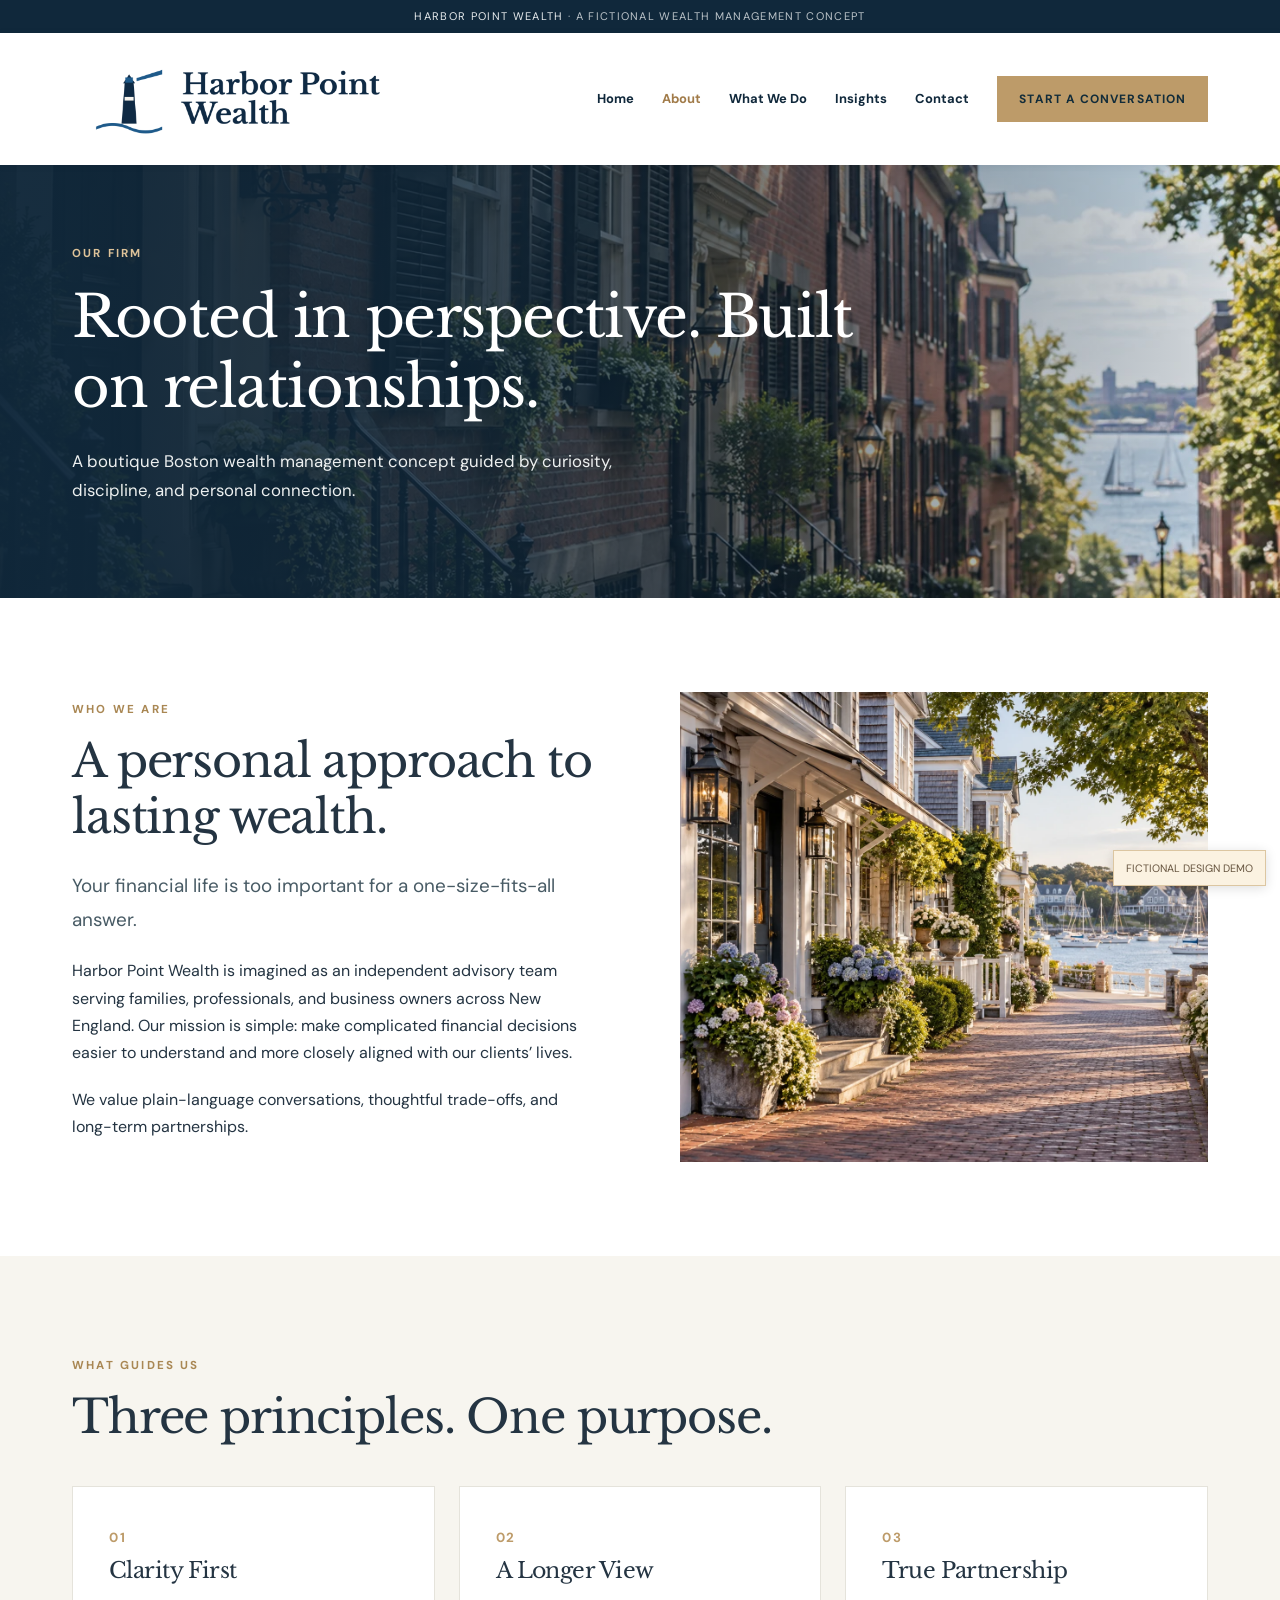
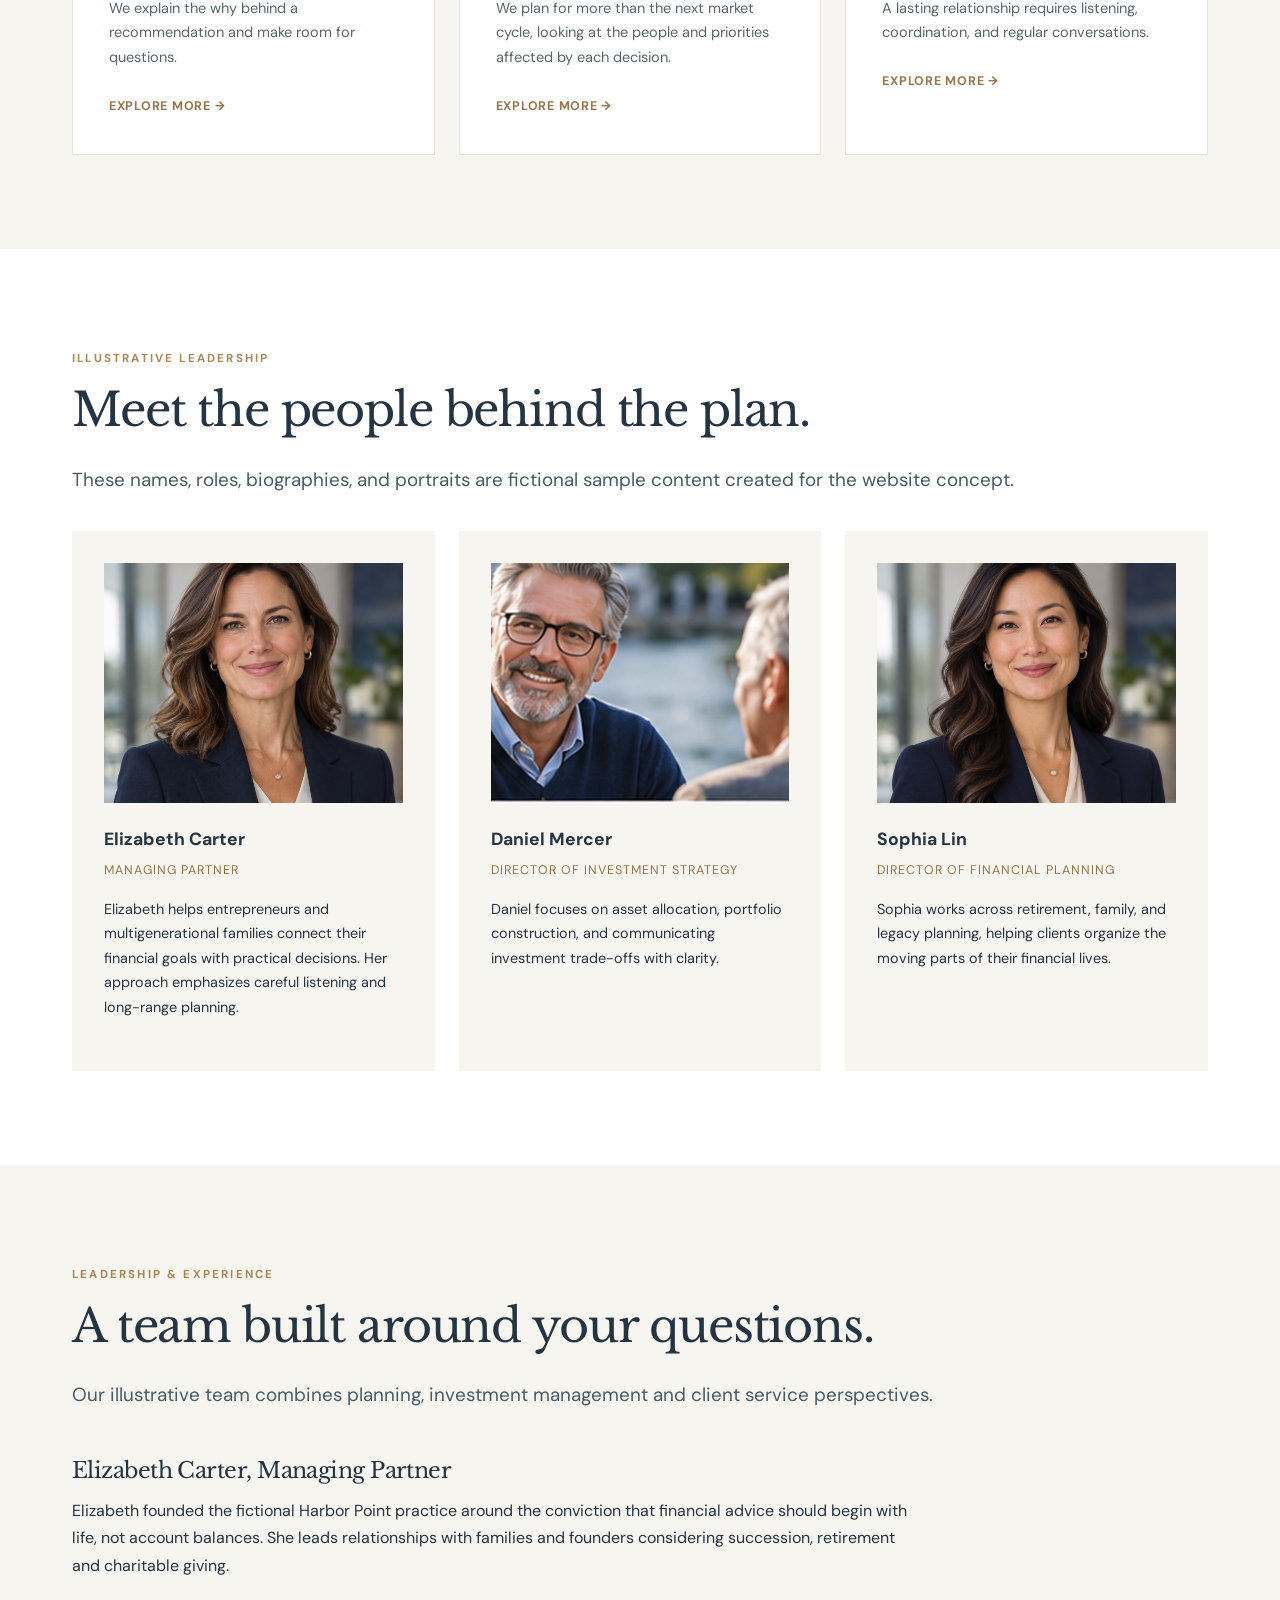
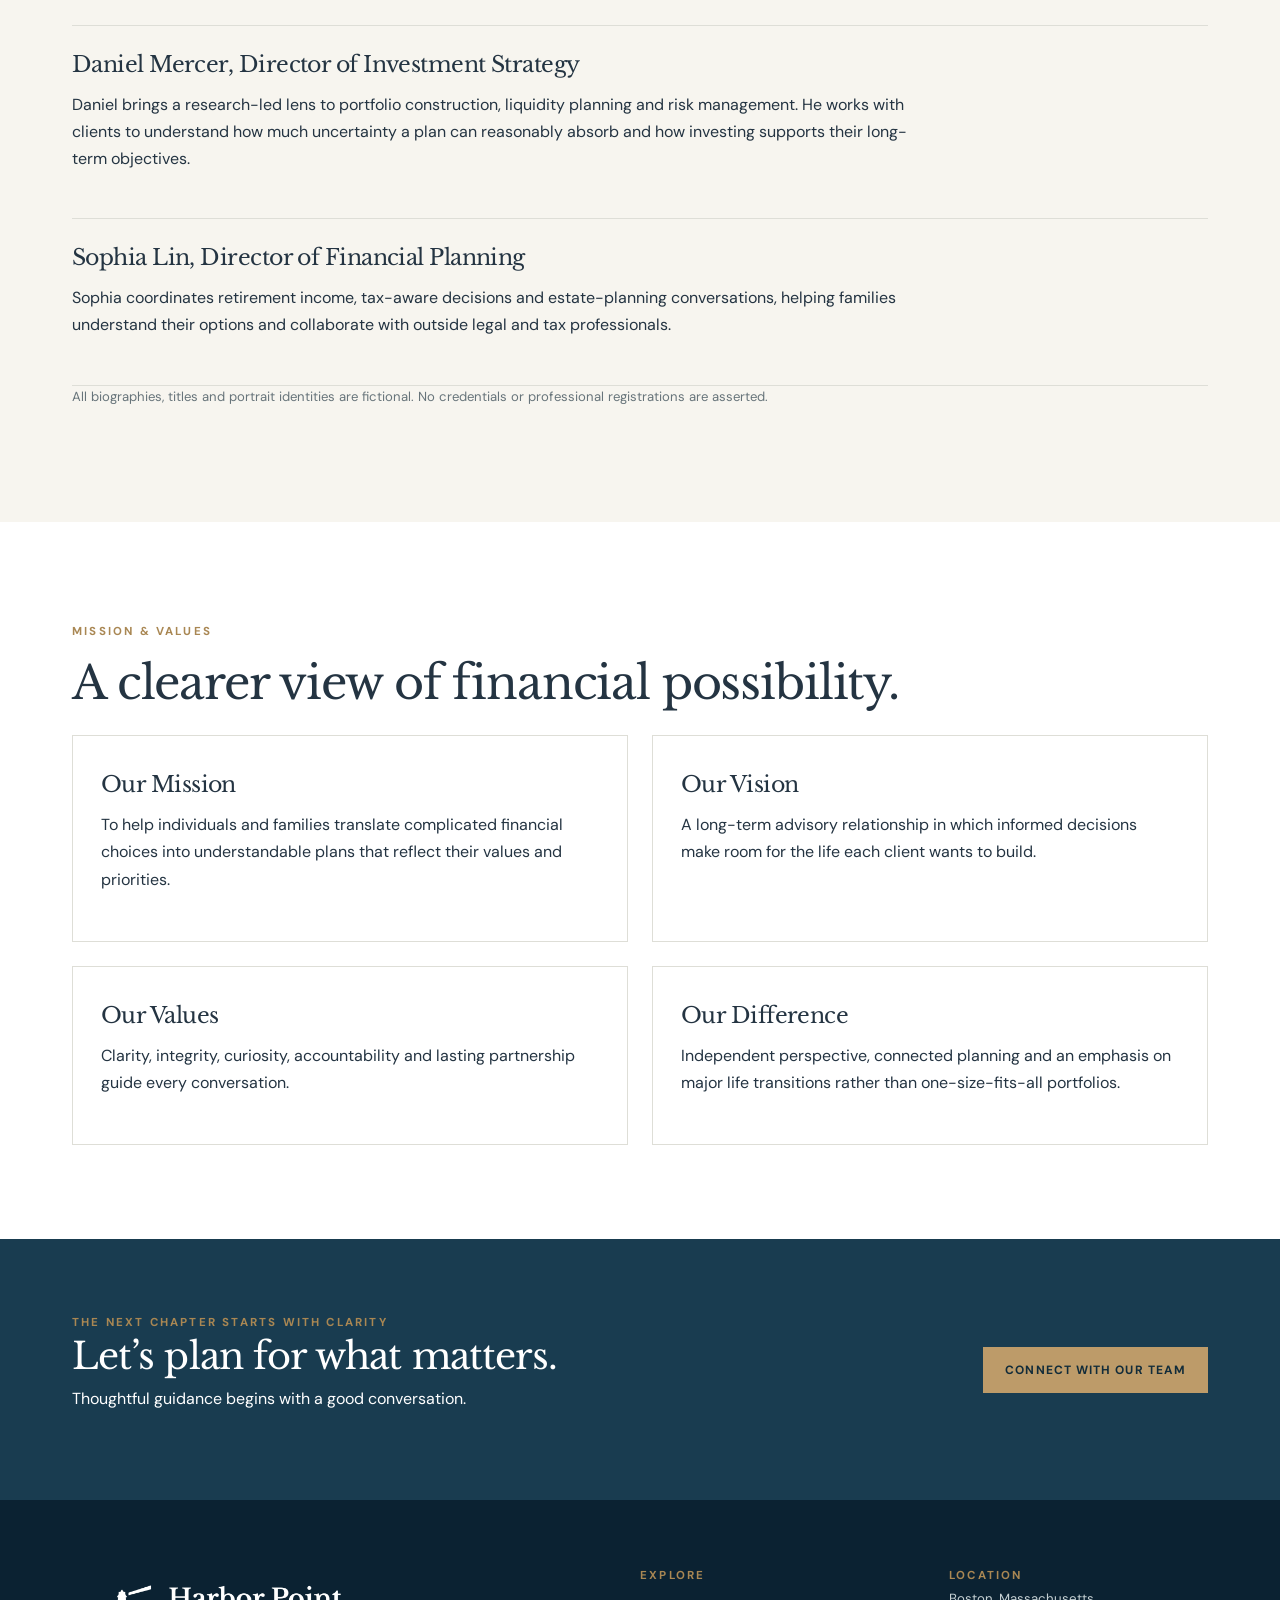
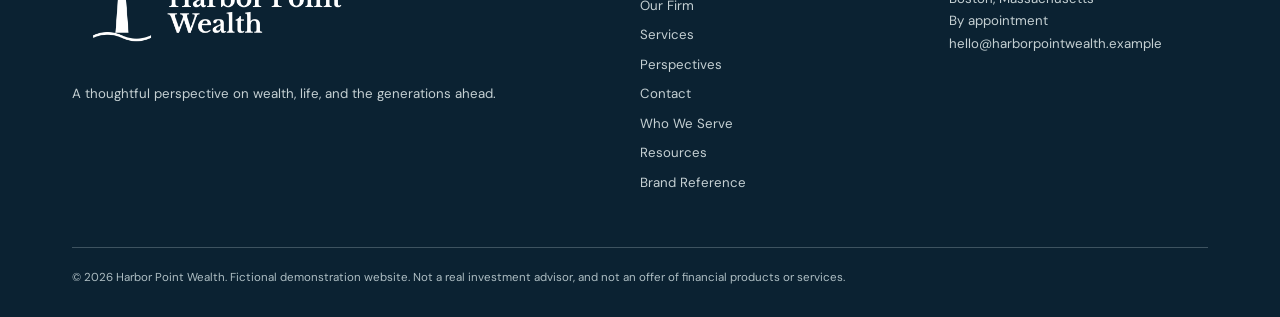
==== commit 9667045e: "Add files via upload" ====
--- a/about.html
+++ b/about.html
@@ -1 +1,3 @@
-<!doctype html><html lang="en"><head><meta charset="utf-8"><meta name="viewport" content="width=device-width,initial-scale=1"><meta name="description" content="Harbor Point Wealth is a fictional Boston wealth management firm created as a website concept."><title>About | Harbor Point Wealth</title><link rel="stylesheet" href="assets/style.css"></head><body><div class="topline">HARBOR POINT WEALTH <span>· A FICTIONAL WEALTH MANAGEMENT CONCEPT</span></div><header><div class="nav"><a class="brand brand-image" href="index.html" aria-label="Harbor Point Wealth home"><img class="brand-logo" src="assets/harbor-point-wealth-logo.png" alt="Harbor Point Wealth"></a><button class="menu-btn" aria-label="Toggle navigation" aria-expanded="false">☰</button><nav><a href="index.html" class="">Home</a><a href="about.html" class="active">About</a><a href="services.html" class="">What We Do</a><a href="insights.html" class="">Insights</a><a href="contact.html" class="">Contact</a><a class="nav-cta" href="contact.html">Start a Conversation</a></nav></div></header><section class="hero hero-short"><img class="hero-bg" src="assets/beacon-hill.webp" alt="New England scenery"><div class="container hero-inner"><span class="eyebrow">Our Firm</span><h1>Rooted in perspective. Built on relationships.</h1><p>A boutique Boston wealth management concept guided by curiosity, discipline, and personal connection.</p></div></section><section class="section "><div class="container"><div class="split"><div><span class="eyebrow">Who We Are</span><h2>A personal approach to lasting wealth.</h2><p class="lead">Your financial life is too important for a one-size-fits-all answer.</p><p>Harbor Point Wealth is imagined as an independent advisory team serving families, professionals, and business owners across New England. Our mission is simple: make complicated financial decisions easier to understand and more closely aligned with our clients’ lives.</p><p>We value plain-language conversations, thoughtful trade-offs, and long-term partnerships.</p></div><img src="assets/harbor-street.webp" alt="Historic coastal streetscape"></div></div></section><section class="section cream"><div class="container"><span class="eyebrow">What Guides Us</span><h2>Three principles. One purpose.</h2><div class="cards"><div class="card"><span class="number">01</span><h3>Clarity First</h3><p>We explain the why behind a recommendation and make room for questions.</p><a class="link" href="contact.html">Explore More →</a></div><div class="card"><span class="number">02</span><h3>A Longer View</h3><p>We plan for more than the next market cycle, looking at the people and priorities affected by each decision.</p><a class="link" href="contact.html">Explore More →</a></div><div class="card"><span class="number">03</span><h3>True Partnership</h3><p>A lasting relationship requires listening, coordination, and regular conversations.</p><a class="link" href="contact.html">Explore More →</a></div></div></div></section><section class="section "><div class="container"><span class="eyebrow">Illustrative Leadership</span><h2>Meet the people behind the plan.</h2><p class="lead">These names, roles, and biographies are fictional placeholder content for the website concept.</p><div class="team"><div class="person"><div class="avatar" aria-label="Portrait placeholder">EC</div><strong>Elizabeth Carter</strong><em>Managing Partner</em><p>Elizabeth helps entrepreneurs and multigenerational families connect their financial goals with practical decisions. Her approach emphasizes careful listening and long-range planning.</p></div><div class="person"><div class="avatar" aria-label="Portrait placeholder">DM</div><strong>Daniel Mercer</strong><em>Director of Investment Strategy</em><p>Daniel focuses on asset allocation, portfolio construction, and communicating investment trade-offs with clarity.</p></div><div class="person"><div class="avatar" aria-label="Portrait placeholder">SL</div><strong>Sophia Lin</strong><em>Director of Financial Planning</em><p>Sophia works across retirement, family, and legacy planning, helping clients organize the moving parts of their financial lives.</p></div></div></div></section><section class="cta-strip"><div class="container cta-flex"><div><span class="eyebrow">The next chapter starts with clarity</span><h2>Let’s plan for what matters.</h2><p>Thoughtful guidance begins with a good conversation.</p></div><a href="contact.html" class="button">Connect With Our Team</a></div></section><footer><div class="container"><div class="footgrid"><div><a href="index.html" class="brand brand-image footer-brand" aria-label="Harbor Point Wealth home"><span class="footer-logo-wrap"><img class="brand-logo" src="assets/harbor-point-wealth-logo.png" alt="Harbor Point Wealth"></span></a><p class="spaced">A thoughtful perspective on wealth, life, and the generations ahead.</p></div><div><span class="eyebrow">Explore</span><a href="about.html">Our Firm</a><a href="services.html">Services</a><a href="insights.html">Perspectives</a><a href="contact.html">Contact</a></div><div><span class="eyebrow">Location</span><p>Boston, Massachusetts<br>By appointment<br>hello@harborpointwealth.example</p></div></div><div class="copyright">© 2026 Harbor Point Wealth. Fictional demonstration website. Not a real investment advisor, and not an offer of financial products or services.</div></div></footer><div class="demo-label">FICTIONAL DESIGN DEMO</div><script src="assets/site.js"></script></body></html>+<!DOCTYPE html>
+
+<html lang="en"><head><meta charset="utf-8"/><meta content="width=device-width,initial-scale=1" name="viewport"/><meta content="Harbor Point Wealth is a fictional Boston wealth management firm created as a website concept." name="description"/><title>About | Harbor Point Wealth</title><link href="assets/style.css" rel="stylesheet"/><script type="application/ld+json">{"@context": "https://schema.org", "@type": "Organization", "name": "Harbor Point Wealth", "description": "Fictional Boston-based boutique wealth management firm used for design and marketing demonstrations.", "areaServed": "New England", "address": {"@type": "PostalAddress", "addressLocality": "Boston", "addressRegion": "MA", "addressCountry": "US"}, "knowsAbout": ["Financial planning", "Investment management", "Retirement planning", "Business transition planning", "Legacy planning"]}</script></head><body><div class="topline">HARBOR POINT WEALTH <span>· A FICTIONAL WEALTH MANAGEMENT CONCEPT</span></div><header><div class="nav"><a aria-label="Harbor Point Wealth home" class="brand brand-image" href="index.html"><img alt="Harbor Point Wealth" class="brand-logo" src="assets/harbor-point-wealth-logo.png"/></a><button aria-expanded="false" aria-label="Toggle navigation" class="menu-btn">☰</button><nav><a class="" href="index.html">Home</a><a class="active" href="about.html">About</a><a class="" href="services.html">What We Do</a><a class="" href="insights.html">Insights</a><a class="" href="contact.html">Contact</a><a class="nav-cta" href="contact.html">Start a Conversation</a></nav></div></header><section class="hero hero-short"><img alt="New England scenery" class="hero-bg" src="assets/beacon-hill.webp"/><div class="container hero-inner"><span class="eyebrow">Our Firm</span><h1>Rooted in perspective. Built on relationships.</h1><p>A boutique Boston wealth management concept guided by curiosity, discipline, and personal connection.</p></div></section><section class="section"><div class="container"><div class="split"><div><span class="eyebrow">Who We Are</span><h2>A personal approach to lasting wealth.</h2><p class="lead">Your financial life is too important for a one-size-fits-all answer.</p><p>Harbor Point Wealth is imagined as an independent advisory team serving families, professionals, and business owners across New England. Our mission is simple: make complicated financial decisions easier to understand and more closely aligned with our clients’ lives.</p><p>We value plain-language conversations, thoughtful trade-offs, and long-term partnerships.</p></div><img alt="Historic coastal streetscape" src="assets/harbor-street.webp"/></div></div></section><section class="section cream"><div class="container"><span class="eyebrow">What Guides Us</span><h2>Three principles. One purpose.</h2><div class="cards"><div class="card"><span class="number">01</span><h3>Clarity First</h3><p>We explain the why behind a recommendation and make room for questions.</p><a class="link" href="contact.html">Explore More →</a></div><div class="card"><span class="number">02</span><h3>A Longer View</h3><p>We plan for more than the next market cycle, looking at the people and priorities affected by each decision.</p><a class="link" href="contact.html">Explore More →</a></div><div class="card"><span class="number">03</span><h3>True Partnership</h3><p>A lasting relationship requires listening, coordination, and regular conversations.</p><a class="link" href="contact.html">Explore More →</a></div></div></div></section><section class="section"><div class="container"><span class="eyebrow">Illustrative Leadership</span><h2>Meet the people behind the plan.</h2><p class="lead">These names, roles, biographies, and portraits are fictional sample content created for the website concept.</p><div class="team"><div class="person"><img alt="Fictional portrait of Elizabeth Carter" class="profile-photo" src="assets/advisor-elizabeth-carter.png"/><strong>Elizabeth Carter</strong><em>Managing Partner</em><p>Elizabeth helps entrepreneurs and multigenerational families connect their financial goals with practical decisions. Her approach emphasizes careful listening and long-range planning.</p></div><div class="person"><img alt="Fictional portrait of Daniel Mercer" class="profile-photo" src="assets/advisor-daniel-mercer.webp"/><strong>Daniel Mercer</strong><em>Director of Investment Strategy</em><p>Daniel focuses on asset allocation, portfolio construction, and communicating investment trade-offs with clarity.</p></div><div class="person"><img alt="Fictional portrait of Sophia Lin" class="profile-photo" src="assets/advisor-sophia-lin.png"/><strong>Sophia Lin</strong><em>Director of Financial Planning</em><p>Sophia works across retirement, family, and legacy planning, helping clients organize the moving parts of their financial lives.</p></div></div></div></section><section class="section cream"><div class="container"><span class="eyebrow">Leadership &amp; Experience</span><h2>A team built around your questions.</h2><p class="lead">Our illustrative team combines planning, investment management and client service perspectives.</p><div class="info-block"><h3>Elizabeth Carter, Managing Partner</h3><p>Elizabeth founded the fictional Harbor Point practice around the conviction that financial advice should begin with life, not account balances. She leads relationships with families and founders considering succession, retirement and charitable giving.</p></div><div class="info-block"><h3>Daniel Mercer, Director of Investment Strategy</h3><p>Daniel brings a research-led lens to portfolio construction, liquidity planning and risk management. He works with clients to understand how much uncertainty a plan can reasonably absorb and how investing supports their long-term objectives.</p></div><div class="info-block"><h3>Sophia Lin, Director of Financial Planning</h3><p>Sophia coordinates retirement income, tax-aware decisions and estate-planning conversations, helping families understand their options and collaborate with outside legal and tax professionals.</p></div><p class="site-note">All biographies, titles and portrait identities are fictional. No credentials or professional registrations are asserted.</p></div></section><section class="section"><div class="container"><span class="eyebrow">Mission &amp; Values</span><h2>A clearer view of financial possibility.</h2><div class="pillars"><article><h3>Our Mission</h3><p>To help individuals and families translate complicated financial choices into understandable plans that reflect their values and priorities.</p></article><article><h3>Our Vision</h3><p>A long-term advisory relationship in which informed decisions make room for the life each client wants to build.</p></article><article><h3>Our Values</h3><p>Clarity, integrity, curiosity, accountability and lasting partnership guide every conversation.</p></article><article><h3>Our Difference</h3><p>Independent perspective, connected planning and an emphasis on major life transitions rather than one-size-fits-all portfolios.</p></article></div></div></section><section class="cta-strip"><div class="container cta-flex"><div><span class="eyebrow">The next chapter starts with clarity</span><h2>Let’s plan for what matters.</h2><p>Thoughtful guidance begins with a good conversation.</p></div><a class="button" href="contact.html">Connect With Our Team</a></div></section><footer><div class="container"><div class="footgrid"><div><a aria-label="Harbor Point Wealth home" class="brand brand-image footer-brand" href="index.html"><span class="footer-logo-wrap"><img alt="Harbor Point Wealth" class="brand-logo" src="assets/harbor-point-wealth-logo-white.png"/></span></a><p class="spaced">A thoughtful perspective on wealth, life, and the generations ahead.</p></div><div><span class="eyebrow">Explore</span><a href="about.html">Our Firm</a><a href="services.html">Services</a><a href="insights.html">Perspectives</a><a href="contact.html">Contact</a><a href="clients.html">Who We Serve</a><a href="resources.html">Resources</a><a href="brand-guide.html">Brand Reference</a></div><div><span class="eyebrow">Location</span><p>Boston, Massachusetts<br/>By appointment<br/>hello@harborpointwealth.example</p></div></div><div class="copyright">© 2026 Harbor Point Wealth. Fictional demonstration website. Not a real investment advisor, and not an offer of financial products or services.</div></div></footer><div class="demo-label">FICTIONAL DESIGN DEMO</div><script src="assets/site.js"></script></body></html>
--- a/assets/style.css
+++ b/assets/style.css
@@ -1,2 +1,7 @@
 @import url('https://fonts.googleapis.com/css2?family=DM+Sans:wght@400;500;600;700&family=Libre+Baskerville:wght@400;700&display=swap');
-:root{--navy:#10283b;--navy2:#193c50;--cream:#f7f5ef;--white:#fff;--gold:#bd9b69;--ink:#243442;--muted:#67747a;--line:#deded7}*{box-sizing:border-box}html{scroll-behavior:smooth}body{margin:0;background:#fff;color:var(--ink);font:16px/1.7 'DM Sans',Arial,sans-serif}h1,h2,h3,.serif{font-family:'Libre Baskerville',Georgia,serif;font-weight:400;line-height:1.22;letter-spacing:-.025em}h1{font-size:clamp(2.6rem,5vw,5rem);max-width:850px;margin:16px 0 25px}h2{font-size:clamp(2rem,3.6vw,3.4rem);margin:12px 0 24px}h3{font-size:1.38rem;margin:8px 0 12px}p{margin:0 0 20px}a{color:inherit;text-decoration:none}a:hover{color:#a57b40}.container{max-width:1200px;margin:auto;padding:0 32px}.eyebrow{text-transform:uppercase;letter-spacing:.19em;font-size:.72rem;font-weight:700;color:#a98753}.topline{background:#10283b;color:#e7ebed;font-size:.69rem;letter-spacing:.12em;text-align:center;padding:7px}.topline span{opacity:.8}header{background:#fff;position:sticky;top:0;z-index:5;box-shadow:0 1px 8px #081a2410}.nav{max-width:1200px;padding:16px 32px;margin:auto;display:flex;justify-content:space-between;align-items:center;gap:25px}.brand{display:flex;align-items:center;gap:11px;color:var(--navy)}.brand-image{line-height:0;flex-shrink:0}.brand-logo{display:block;width:min(320px,26vw);max-width:100%;height:auto}.footer-logo-wrap{display:inline-block;background:#f7f5ef;padding:10px 14px;border-radius:2px}.footer-brand .brand-logo{width:min(280px,22vw)}nav{display:flex;align-items:center;gap:28px}nav a{font-size:.81rem;font-weight:700;color:var(--navy)}nav a.active{color:#a17b49}.nav-cta,.button{display:inline-block;background:var(--gold);color:#122c3a!important;padding:13px 22px;font-size:.75rem;font-weight:700;letter-spacing:.09em;text-transform:uppercase;border:0;cursor:pointer}.button:hover,.nav-cta:hover{background:#d6b88a}.button.outline{border:1px solid #fff;background:transparent;color:#fff!important}.menu-btn{display:none;background:none;border:0;font-size:1.6rem;color:var(--navy);cursor:pointer}.hero{background:var(--navy);color:white;position:relative;overflow:hidden;min-height:600px;display:flex;align-items:center}.hero:after{content:'';position:absolute;inset:0;background:linear-gradient(90deg,#10283bf5 3%,#10283bd4 37%,#10283b20 95%)}.hero-bg{position:absolute;inset:0;width:100%;height:100%;object-fit:cover}.hero-inner{position:relative;z-index:1;width:100%;padding-top:95px;padding-bottom:95px}.hero p{max-width:555px;color:#edf0f0;font-size:1.05rem}.hero .eyebrow{color:#dec399}.hero-short{min-height:410px}.hero-short .hero-inner{padding-top:73px;padding-bottom:74px}.hero-short h1{font-size:clamp(2.7rem,4.5vw,4.3rem)}.section{padding:94px 0}.section.cream{background:var(--cream)}.section.navy{background:var(--navy);color:#fff}.lead{font-size:1.18rem;color:#485b65;line-height:1.8}.navy .lead{color:#d2dde0}.split{display:grid;grid-template-columns:1fr 1fr;align-items:center;gap:80px}.split img{width:100%;height:470px;object-fit:cover}.cards{display:grid;grid-template-columns:repeat(3,1fr);gap:24px;margin-top:40px}.card{background:white;padding:36px;border:1px solid #e5e3db}.card .number{color:var(--gold);font-size:.83rem;letter-spacing:.13em;font-weight:700}.card p{font-size:.91rem;color:#58656a}.link{color:#9b7549;font-weight:700;font-size:.78rem;letter-spacing:.06em;text-transform:uppercase}.quote{font-family:Georgia;font-size:clamp(1.45rem,2.3vw,2.4rem);line-height:1.55;max-width:850px}.stats{display:grid;grid-template-columns:repeat(3,1fr);border-top:1px solid #e2dfd8;margin-top:40px}.stat{padding:30px 35px 0 0}.stat strong{display:block;font-family:Georgia;font-size:2.3rem;color:var(--navy)}.stat small{font-size:.8rem;color:var(--muted)}.feature{border-top:1px solid var(--line);padding:30px 0;display:grid;grid-template-columns:1fr 2fr;gap:35px}.feature h3{margin:0}.feature p{margin:0}.cta-strip{padding:68px 0;background:var(--navy2);color:#fff}.cta-flex{display:flex;align-items:center;justify-content:space-between;gap:35px}.cta-flex h2{margin:0 0 6px;font-size:2.3rem}.team{display:grid;grid-template-columns:repeat(3,1fr);gap:24px;margin-top:35px}.person{background:var(--cream);padding:32px}.avatar{width:100%;height:170px;background:#dfe6e4;display:grid;place-items:center;color:var(--navy);font-family:Georgia;font-size:3rem;margin-bottom:22px}.person strong{display:block;font-size:1.1rem}.person em{display:block;font-size:.78rem;color:#987548;font-style:normal;text-transform:uppercase;letter-spacing:.08em;margin:5px 0 15px}.person p{font-size:.9rem}.process{counter-reset:steps;display:grid;grid-template-columns:repeat(3,1fr);gap:34px;margin-top:37px}.process>div{padding-top:18px;border-top:2px solid var(--gold)}.process b{color:var(--gold);font-size:.8rem}.process p{font-size:.93rem}.article-grid{display:grid;grid-template-columns:repeat(2,1fr);gap:26px;margin-top:35px}.article{border:1px solid var(--line);padding:32px}.article time{font-size:.74rem;color:#9a774e;text-transform:uppercase;letter-spacing:.1em}.article h3{margin-top:15px}.article p{color:#5e6a6f;font-size:.92rem}.contact-grid{display:grid;grid-template-columns:1.1fr .9fr;gap:90px}.contact-info{background:var(--cream);padding:38px}.contact-info p{margin:4px 0 22px}.form-field{display:block;font-size:.78rem;font-weight:700;letter-spacing:.06em;text-transform:uppercase;margin-bottom:19px}.form-field input,.form-field textarea,.form-field select{display:block;width:100%;font:inherit;font-weight:400;letter-spacing:normal;padding:13px;border:1px solid #cbd1d1;margin-top:6px;background:#fff;color:var(--ink)}.form-field textarea{height:130px;resize:vertical}.notice{font-size:.78rem;color:#627076}.disclaimer{background:#f2f1ed;color:#627078;padding:24px 0;font-size:.71rem;line-height:1.7}footer{background:#0b2232;color:#e6ebed;padding:60px 0 30px}footer .brand{color:#fff}footer .footgrid{display:grid;grid-template-columns:2fr 1fr 1fr;gap:50px}footer p,footer a{font-size:.83rem;color:#c5d0d3}footer a{display:block;margin:7px 0}footer .copyright{border-top:1px solid #3e5360;margin-top:45px;padding-top:20px;font-size:.72rem;color:#aebec3}.demo-label{position:fixed;bottom:14px;right:14px;background:#fbf2e1;color:#66543f;border:1px solid #dcc6a1;padding:8px 12px;font-size:.67rem;z-index:8;box-shadow:0 2px 12px #0002}.center{text-align:center}.center h2,.center p{margin-left:auto;margin-right:auto}.center .lead{max-width:700px}.checklist{padding-left:18px}.checklist li{margin:12px 0}.spaced{margin-top:28px} @media(max-width:900px){.split,.contact-grid{grid-template-columns:1fr;gap:35px}.cards,.team{grid-template-columns:repeat(2,1fr)}.hero{min-height:520px}.split img{height:360px}.cta-flex{align-items:flex-start;flex-direction:column}nav{display:none;position:absolute;top:100%;left:0;right:0;padding:22px 32px;background:#fff;flex-direction:column;align-items:flex-start;box-shadow:0 6px 8px #0002}nav.open{display:flex}.menu-btn{display:block}}@media(max-width:620px){.container{padding:0 22px}.nav{padding:13px 22px}.brand-logo{width:min(280px,62vw)}.footer-brand .brand-logo{width:min(250px,65vw)}.hero{min-height:490px}.hero-inner{padding-top:65px;padding-bottom:65px}.hero:after{background:linear-gradient(90deg,#10283bf7,#10283bb2)}.section{padding:60px 0}.cards,.team,.process,.article-grid,.stats,.footgrid,footer .footgrid{grid-template-columns:1fr}.feature{grid-template-columns:1fr;gap:8px}.card{padding:27px}.split img{height:270px}.contact-info{padding:25px}.hero-short{min-height:360px}.cta-flex h2{font-size:1.8rem}}
+:root{--navy:#10283b;--navy2:#193c50;--cream:#f7f5ef;--white:#fff;--gold:#bd9b69;--ink:#243442;--muted:#67747a;--line:#deded7}*{box-sizing:border-box}html{scroll-behavior:smooth}body{margin:0;background:#fff;color:var(--ink);font:16px/1.7 'DM Sans',Arial,sans-serif}h1,h2,h3,.serif{font-family:'Libre Baskerville',Georgia,serif;font-weight:400;line-height:1.22;letter-spacing:-.025em}h1{font-size:clamp(2.6rem,5vw,5rem);max-width:850px;margin:16px 0 25px}h2{font-size:clamp(2rem,3.6vw,3.4rem);margin:12px 0 24px}h3{font-size:1.38rem;margin:8px 0 12px}p{margin:0 0 20px}a{color:inherit;text-decoration:none}a:hover{color:#a57b40}.container{max-width:1200px;margin:auto;padding:0 32px}.eyebrow{text-transform:uppercase;letter-spacing:.19em;font-size:.72rem;font-weight:700;color:#a98753}.topline{background:#10283b;color:#e7ebed;font-size:.69rem;letter-spacing:.12em;text-align:center;padding:7px}.topline span{opacity:.8}header{background:#fff;position:sticky;top:0;z-index:5;box-shadow:0 1px 8px #081a2410}.nav{max-width:1200px;padding:16px 32px;margin:auto;display:flex;justify-content:space-between;align-items:center;gap:25px}.brand{display:flex;align-items:center;gap:11px;color:var(--navy)}.brand-image{line-height:0;flex-shrink:0}.brand-logo{display:block;width:min(320px,26vw);max-width:100%;height:auto}.footer-logo-wrap{display:inline-block;background:#f7f5ef;padding:10px 14px;border-radius:2px}.footer-brand .brand-logo{width:min(280px,22vw)}nav{display:flex;align-items:center;gap:28px}nav a{font-size:.81rem;font-weight:700;color:var(--navy)}nav a.active{color:#a17b49}.nav-cta,.button{display:inline-block;background:var(--gold);color:#122c3a!important;padding:13px 22px;font-size:.75rem;font-weight:700;letter-spacing:.09em;text-transform:uppercase;border:0;cursor:pointer}.button:hover,.nav-cta:hover{background:#d6b88a}.button.outline{border:1px solid #fff;background:transparent;color:#fff!important}.menu-btn{display:none;background:none;border:0;font-size:1.6rem;color:var(--navy);cursor:pointer}.hero{background:var(--navy);color:white;position:relative;overflow:hidden;min-height:600px;display:flex;align-items:center}.hero:after{content:'';position:absolute;inset:0;background:linear-gradient(90deg,#10283bf5 3%,#10283bd4 37%,#10283b20 95%)}.hero-bg{position:absolute;inset:0;width:100%;height:100%;object-fit:cover}.hero-inner{position:relative;z-index:1;width:100%;padding-top:95px;padding-bottom:95px}.hero p{max-width:555px;color:#edf0f0;font-size:1.05rem}.hero .eyebrow{color:#dec399}.hero-short{min-height:410px}.hero-short .hero-inner{padding-top:73px;padding-bottom:74px}.hero-short h1{font-size:clamp(2.7rem,4.5vw,4.3rem)}.section{padding:94px 0}.section.cream{background:var(--cream)}.section.navy{background:var(--navy);color:#fff}.lead{font-size:1.18rem;color:#485b65;line-height:1.8}.navy .lead{color:#d2dde0}.split{display:grid;grid-template-columns:1fr 1fr;align-items:center;gap:80px}.split img{width:100%;height:470px;object-fit:cover}.cards{display:grid;grid-template-columns:repeat(3,1fr);gap:24px;margin-top:40px}.card{background:white;padding:36px;border:1px solid #e5e3db}.card .number{color:var(--gold);font-size:.83rem;letter-spacing:.13em;font-weight:700}.card p{font-size:.91rem;color:#58656a}.link{color:#9b7549;font-weight:700;font-size:.78rem;letter-spacing:.06em;text-transform:uppercase}.quote{font-family:Georgia;font-size:clamp(1.45rem,2.3vw,2.4rem);line-height:1.55;max-width:850px}.stats{display:grid;grid-template-columns:repeat(3,1fr);border-top:1px solid #e2dfd8;margin-top:40px}.stat{padding:30px 35px 0 0}.stat strong{display:block;font-family:Georgia;font-size:2.3rem;color:var(--navy)}.stat small{font-size:.8rem;color:var(--muted)}.feature{border-top:1px solid var(--line);padding:30px 0;display:grid;grid-template-columns:1fr 2fr;gap:35px}.feature h3{margin:0}.feature p{margin:0}.cta-strip{padding:68px 0;background:var(--navy2);color:#fff}.cta-flex{display:flex;align-items:center;justify-content:space-between;gap:35px}.cta-flex h2{margin:0 0 6px;font-size:2.3rem}.team{display:grid;grid-template-columns:repeat(3,1fr);gap:24px;margin-top:35px}.person{background:var(--cream);padding:32px}.avatar{width:100%;height:170px;background:#dfe6e4;display:grid;place-items:center;color:var(--navy);font-family:Georgia;font-size:3rem;margin-bottom:22px}.profile-photo{width:100%;height:240px;object-fit:cover;display:block;margin-bottom:22px;background:#dfe6e4}.person strong{display:block;font-size:1.1rem}.person em{display:block;font-size:.78rem;color:#987548;font-style:normal;text-transform:uppercase;letter-spacing:.08em;margin:5px 0 15px}.person p{font-size:.9rem}.process{counter-reset:steps;display:grid;grid-template-columns:repeat(3,1fr);gap:34px;margin-top:37px}.process>div{padding-top:18px;border-top:2px solid var(--gold)}.process b{color:var(--gold);font-size:.8rem}.process p{font-size:.93rem}.article-grid{display:grid;grid-template-columns:repeat(2,1fr);gap:26px;margin-top:35px}.article{border:1px solid var(--line);padding:32px}.article time{font-size:.74rem;color:#9a774e;text-transform:uppercase;letter-spacing:.1em}.article h3{margin-top:15px}.article p{color:#5e6a6f;font-size:.92rem}.contact-grid{display:grid;grid-template-columns:1.1fr .9fr;gap:90px}.contact-info{background:var(--cream);padding:38px}.contact-info p{margin:4px 0 22px}.form-field{display:block;font-size:.78rem;font-weight:700;letter-spacing:.06em;text-transform:uppercase;margin-bottom:19px}.form-field input,.form-field textarea,.form-field select{display:block;width:100%;font:inherit;font-weight:400;letter-spacing:normal;padding:13px;border:1px solid #cbd1d1;margin-top:6px;background:#fff;color:var(--ink)}.form-field textarea{height:130px;resize:vertical}.notice{font-size:.78rem;color:#627076}.disclaimer{background:#f2f1ed;color:#627078;padding:24px 0;font-size:.71rem;line-height:1.7}footer{background:#0b2232;color:#e6ebed;padding:60px 0 30px}footer .brand{color:#fff}footer .footgrid{display:grid;grid-template-columns:2fr 1fr 1fr;gap:50px}footer p,footer a{font-size:.83rem;color:#c5d0d3}footer a{display:block;margin:7px 0}footer .copyright{border-top:1px solid #3e5360;margin-top:45px;padding-top:20px;font-size:.72rem;color:#aebec3}.demo-label{position:fixed;bottom:14px;right:14px;background:#fbf2e1;color:#66543f;border:1px solid #dcc6a1;padding:8px 12px;font-size:.67rem;z-index:8;box-shadow:0 2px 12px #0002}.center{text-align:center}.center h2,.center p{margin-left:auto;margin-right:auto}.center .lead{max-width:700px}.checklist{padding-left:18px}.checklist li{margin:12px 0}.spaced{margin-top:28px} @media(max-width:900px){.split,.contact-grid{grid-template-columns:1fr;gap:35px}.cards,.team{grid-template-columns:repeat(2,1fr)}.hero{min-height:520px}.split img{height:360px}.cta-flex{align-items:flex-start;flex-direction:column}nav{display:none;position:absolute;top:100%;left:0;right:0;padding:22px 32px;background:#fff;flex-direction:column;align-items:flex-start;box-shadow:0 6px 8px #0002}nav.open{display:flex}.menu-btn{display:block}}@media(max-width:620px){.container{padding:0 22px}.nav{padding:13px 22px}.brand-logo{width:min(280px,62vw)}.footer-brand .brand-logo{width:min(250px,65vw)}.hero{min-height:490px}.hero-inner{padding-top:65px;padding-bottom:65px}.hero:after{background:linear-gradient(90deg,#10283bf7,#10283bb2)}.section{padding:60px 0}.cards,.team,.process,.article-grid,.stats,.footgrid,footer .footgrid{grid-template-columns:1fr}.feature{grid-template-columns:1fr;gap:8px}.card{padding:27px}.split img{height:270px}.contact-info{padding:25px}.hero-short{min-height:360px}.cta-flex h2{font-size:1.8rem}}
+
+.profile-photo{object-position:center 25%}.info-block{padding:26px 0;border-bottom:1px solid var(--line)}.info-block h3{margin:0 0 12px}.info-block p{max-width:850px}.pillars{display:grid;grid-template-columns:repeat(2,minmax(0,1fr));gap:24px}.pillars article{border:1px solid var(--line);padding:28px;background:white}.kicker{color:#987548;text-transform:uppercase;letter-spacing:.12em;font-size:.75rem;font-weight:700}.site-note{font-size:.82rem;color:#67747a}.article-body{max-width:770px}.article-body h3{margin-top:28px}.article-body p{line-height:1.85}@media(max-width:700px){.pillars{grid-template-columns:1fr}}
+
+/* White footer brand version and supplementary pages. Original design styles retained. */
+.footer-logo-wrap{background:transparent;padding:0}.footer-brand .brand-logo{width:min(280px,22vw)}.content-intro{max-width:760px}.content-panel{background:#f7f5ef;border-left:3px solid #bd9b69;padding:28px 32px;margin:32px 0}.content-panel p:last-child{margin-bottom:0}.article-body{max-width:800px;margin:auto}.article-body h2{font-size:clamp(1.65rem,2.6vw,2.4rem);margin-top:42px}.article-body h3{margin-top:28px}.article-body p{line-height:1.85}.article-card-link{display:block;color:inherit}.article-card-link:hover h3{color:#9b7549}.resource-grid{display:grid;grid-template-columns:repeat(2,minmax(0,1fr));gap:24px;margin-top:35px}.resource-item{border:1px solid var(--line);padding:32px}.content-dl{display:grid;grid-template-columns:200px 1fr;gap:12px 24px}.content-dl dt{font-weight:bold;color:var(--navy)}.content-dl dd{margin:0;border-bottom:1px solid var(--line);padding-bottom:12px}.portrait-row{display:flex;align-items:flex-start;gap:32px;margin:36px 0;padding:28px;background:var(--cream)}.portrait-row img{width:180px;aspect-ratio:4/5;object-fit:cover}.portrait-row h3{margin-top:0}@media(max-width:750px){.resource-grid{grid-template-columns:1fr}.content-dl{grid-template-columns:1fr}.portrait-row{flex-direction:column}.portrait-row img{width:220px}.footer-brand .brand-logo{width:min(280px,65vw)}}
